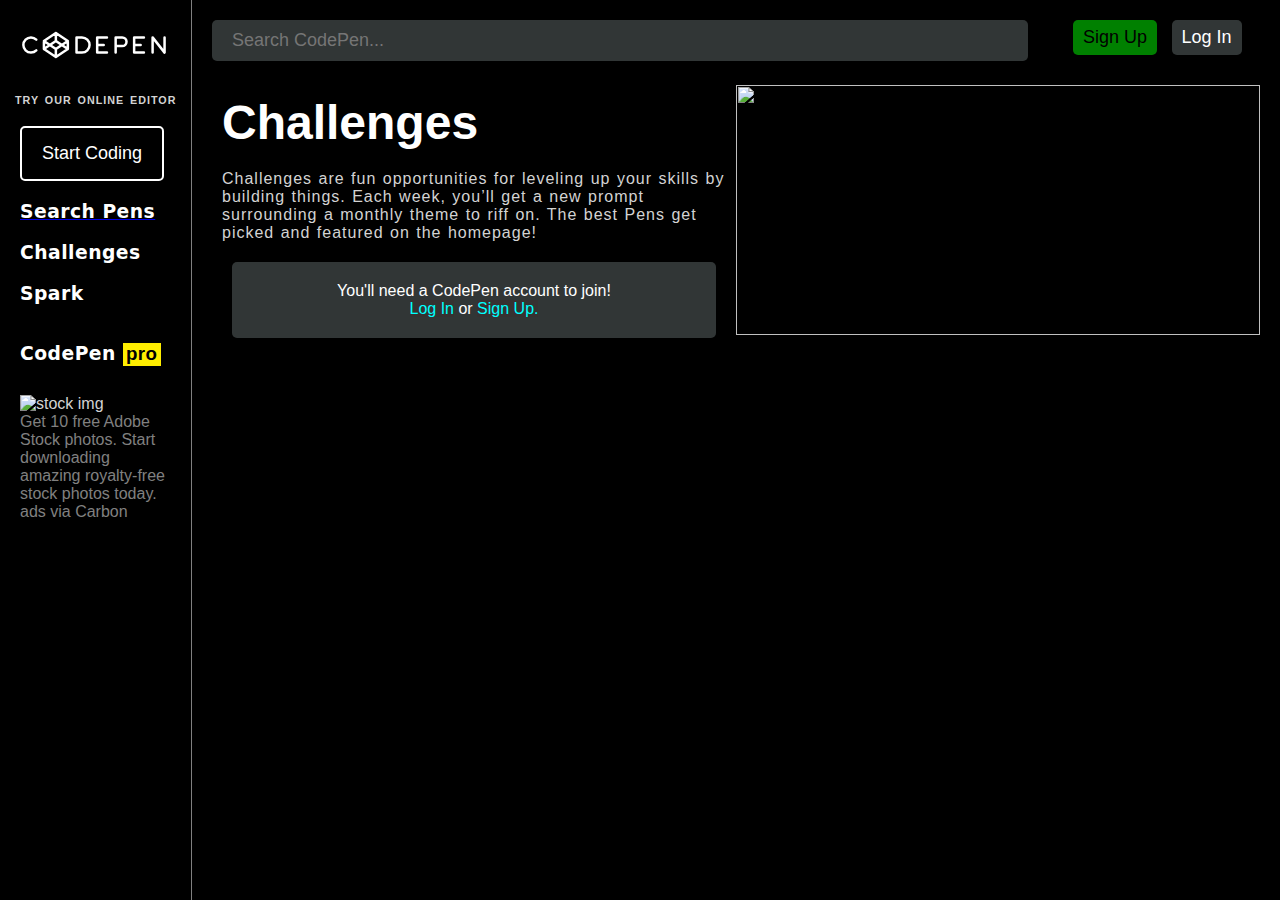
==== html/challenges.html @ 06cbb4f0 "challenges page is added" ====
<!DOCTYPE html>
<html lang="en">
<head>
    <meta charset="UTF-8">
    <meta http-equiv="X-UA-Compatible" content="IE=edge">
    <meta name="viewport" content="width=device-width, initial-scale=1.0">
    <title>CodePen: Online Editor</title>
    <link rel="icon" href="images/icon.png">
    <!-- link css file -->
     <link rel="stylesheet" href="../css/challenges.css">
     <!-- cdn link for icon -->
     <link rel="stylesheet" href="https://cdnjs.cloudflare.com/ajax/libs/font-awesome/5.15.2/css/all.min.css" integrity="sha512-HK5fgLBL+xu6dm/Ii3z4xhlSUyZgTT9tuc/hSrtw6uzJOvgRr2a9jyxxT1ely+B+xFAmJKVSTbpM/CuL7qxO8w==" crossorigin="anonymous" />
</head>
<body>
    <section class="first-section">
        <svg viewBox="0 0 138 26" fill="none" stroke="#fff" stroke-width="2.3" stroke-linecap="round" stroke-linejoin="round" title="CodePen"><path d="M15 8a7 7 0 1 0 0 10m7-8.7L33 2l11 7.3v7.4L33 24l-11-7.3zm0 0 11 7.4 11-7.4m0 7.4L33 9.3l-11 7.4M33 2v7.3m0 7.4V24M52 6h5a7 7 0 0 1 0 14h-5zm28 0h-9v14h9m-9-7h6m11 1h6a4 4 0 0 0 0-8h-6v14m26-14h-9v14h9m-9-7h6m11 7V6l11 14V6"></path></svg>
        <h6>TRY OUR ONLINE EDITOR</h6>
        <a href="html/editor.html"><button id="start-btn">Start Coding</button></a>
        <a href="../html/searchpen.html"><h3>Search Pens</h3></a>
        <h3>Challenges</h3>
        <h3>Spark</h3><br>
        <h3>CodePen <span style="background-color: rgb(255, 238, 0); color: black; padding:0 3px 2px 3px;">pro</span></h3>
        <div>
            <img src="	https://cdn4.buysellads.net/uu/1/127419/1670532337-Stock2.jpg" alt="stock img">
            <p>Get 10 free Adobe Stock photos. Start downloading amazing royalty-free stock photos today.
                ads via Carbon</p>
        </div>
    </section>
    <section class="sec-two">
        <header>
            <div class="icon-text">
                <i class="fa fa-search" aria-hidden="true"></i>
                <input type="text" placeholder="Search CodePen...">
            </div>
            <div>
               <a href="../html/signup.html"><button class="sign-up">Sign Up</button></a>
              <a href="../html/login.html"><button class="login">Log In</button></a>
            </div>
        </header>
        <div class="chall-cont">
            <div class="chall-first">
                <h1>Challenges</h1>
                <p>Challenges are fun opportunities for leveling up your skills by building things. Each week, you’ll get a new prompt surrounding a monthly theme to riff on. The best Pens get picked and featured on the homepage!</p>
                <div>You'll need a CodePen account to join! <br>
                   <span style="color:aqua;background:rgb(54,49,49)"> Log In</span> or <span style="color:aqua;background:rgb(54,49,49)">Sign Up.</span> </div>
            </div>
            <div class="chall-second"><img src="https://cpwebassets.codepen.io/assets/packs/forest-bg-0338400f58f0d4849477d45b6333cd8e.jpg" alt=""></div>
        </div>
     </section>
    </body>
   </html>
---- css/challenges.css ----
* {
    margin: 0;
    padding: 0;
    box-sizing: border-box;
    background-color: black;
    font-family: sans-serif;
}
/* left side section part  */
.first-section {
    border-right: 1px solid gray;
    background-color: black;
    height: 100vh;
    width: 15%;
    color: lightgray;
    position: fixed;
    font-family: system-ui, -apple-system, BlinkMacSystemFont, 'Segoe UI', Roboto, Oxygen, Ubuntu, Cantarell, 'Open Sans', 'Helvetica Neue', sans-serif;
}
section svg {
    margin: 20px;
    height: 50px;
    width: 150px;
}
section h6 {
    letter-spacing: 1px;
    word-spacing: 2px;
    margin: 0 10px 0 15px;
}
section button {
    color: white;
    border: 2px solid white;
    padding: 15px 20px 15px 20px;
    border-radius: 5px;
    margin: 20px 10px 10px 20px;
    font-size: large;
    cursor: pointer;
}
#start-btn:hover {
    background: linear-gradient(45deg, #ff0000, #ff7300, #fffb00, #48ff00, #00ffd5, #002bff, #7a00ff, #ff00c8, #ff0000);
}


section h3 {
    color: white;
    padding: 10px 20px 10px 20px;
    letter-spacing: 0.5px;
    font-family: system-ui, -apple-system, BlinkMacSystemFont, 'Segoe UI', Roboto, Oxygen, Ubuntu, Cantarell, 'Open Sans', 'Helvetica Neue', sans-serif;
}
section h3:hover {
    cursor: pointer;
    background-color: rgb(49, 54, 54);
}
section div {
    margin: 20px 20px 0 20px ;
}
section div img {
    height: 100px;
    width: 130px;
}
section div p {
    color: gray;
}
section div p:hover {
    color: whitesmoke;
    cursor: pointer;
}

/* right side section  */
.sec-two {
    /* border: 3px solid white; */
    height: 100%;
    width: 85%;
    position: absolute;
    top: 0;
    right: 0;
}
.sec-two header {
    display: flex;
}
section header div {
    color: lightgray;
}
.icon-text {
    width: 75%;
    height: 50%;
    padding: 10px;
    display: flex;
    background-color: rgb(49, 54, 54); 
    border-radius: 5px;
}
.icon-text i {
    background-color: rgb(49, 54, 54); 
}
.icon-text input {
    outline: none;
    border: none;
    color: lightgray;
    margin-left: 10px;
    font-size: large;
    font-family: sans-serif;
    background-color: rgb(49, 54, 54) ;
}
.sec-two header button {
    padding: 7px 10px 7px 10px ;
    margin:0 5px 10px 5px;
    border: none;
}
.sign-up {
    background-color: green;
    color: black;
}
.sign-up:hover {
    background-color: rgb(15, 199, 15);
    cursor: pointer;
}
.login {
    background-color: rgb(49, 54, 54) ;
}
.login:hover {
    background-color: rgb(75, 75, 75) ;
    cursor: pointer;
}
.chall-cont {
    display: flex;
    /* border: 1px solid gray; */
  
}
.chall-first {
    width: 50%;
    /* border: 1px solid red; */
    height: 250px;
    margin: 0;
}
.chall-first h1 {
    font-size: 3rem;
    /* font-weight: bold; */
    color:white;
    padding-bottom: 10px;
    margin: 10px;
}
.chall-first p {
    color:lightgray;
    word-spacing: 1px;
    letter-spacing: 1px;
    margin: 10px;
}
.chall-first div {
    color: white;
    /* border: 1px solid aqua; */
    text-align: center;
    padding: 20px;
    background-color: rgb(49, 54, 54);
    border-radius: 5px;
}
.chall-second {
    width: 50%;
    /* border: 1px solid pink; */
    margin: 0;
}
.chall-second img {
    width: 100%;
    height: 100%;
}
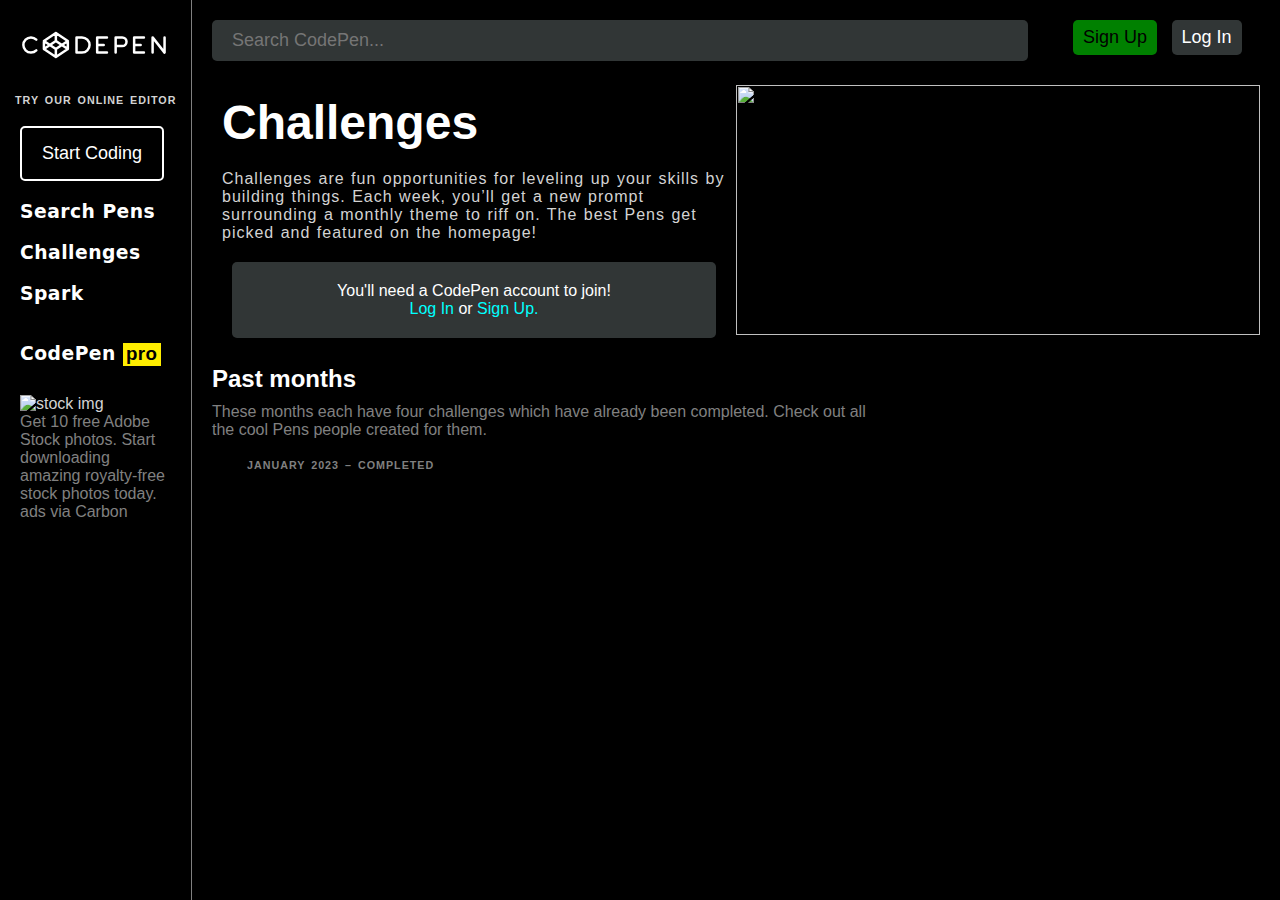
==== commit 0a1983ff: "working" ====
--- a/html/challenges.html
+++ b/html/challenges.html
@@ -5,7 +5,7 @@
     <meta http-equiv="X-UA-Compatible" content="IE=edge">
     <meta name="viewport" content="width=device-width, initial-scale=1.0">
     <title>CodePen: Online Editor</title>
-    <link rel="icon" href="images/icon.png">
+    <link rel="icon" href="../images/icon.png">
     <!-- link css file -->
      <link rel="stylesheet" href="../css/challenges.css">
      <!-- cdn link for icon -->
@@ -46,6 +46,18 @@
             </div>
             <div class="chall-second"><img src="https://cpwebassets.codepen.io/assets/packs/forest-bg-0338400f58f0d4849477d45b6333cd8e.jpg" alt=""></div>
         </div>
+        <div class="sub-cont">
+            <h2>Past months</h2>
+            <p>These months each have four challenges which have already been completed. Check out all <br>
+                 the cool Pens people created for them.</p>
+        </div>
+        <div class="grid-cont">
+             <div>
+                <h6 style="color:gray">JANUARY 2023 –  COMPLETED</h6>
+                
+                <h1>New CSS</h1>
+             </div>
+        </div>
      </section>
     </body>
    </html>     --- a/css/challenges.css
+++ b/css/challenges.css
@@ -62,6 +62,9 @@
 section div p:hover {
     color: whitesmoke;
     cursor: pointer;
+}
+a {
+    text-decoration: none;
 }
 
 /* right side section  */
@@ -159,4 +162,8 @@
 .chall-second img {
     width: 100%;
     height: 100%;
-}+}
+.sub-cont h2 {
+    color: white;
+    padding: 10px 0;
+} 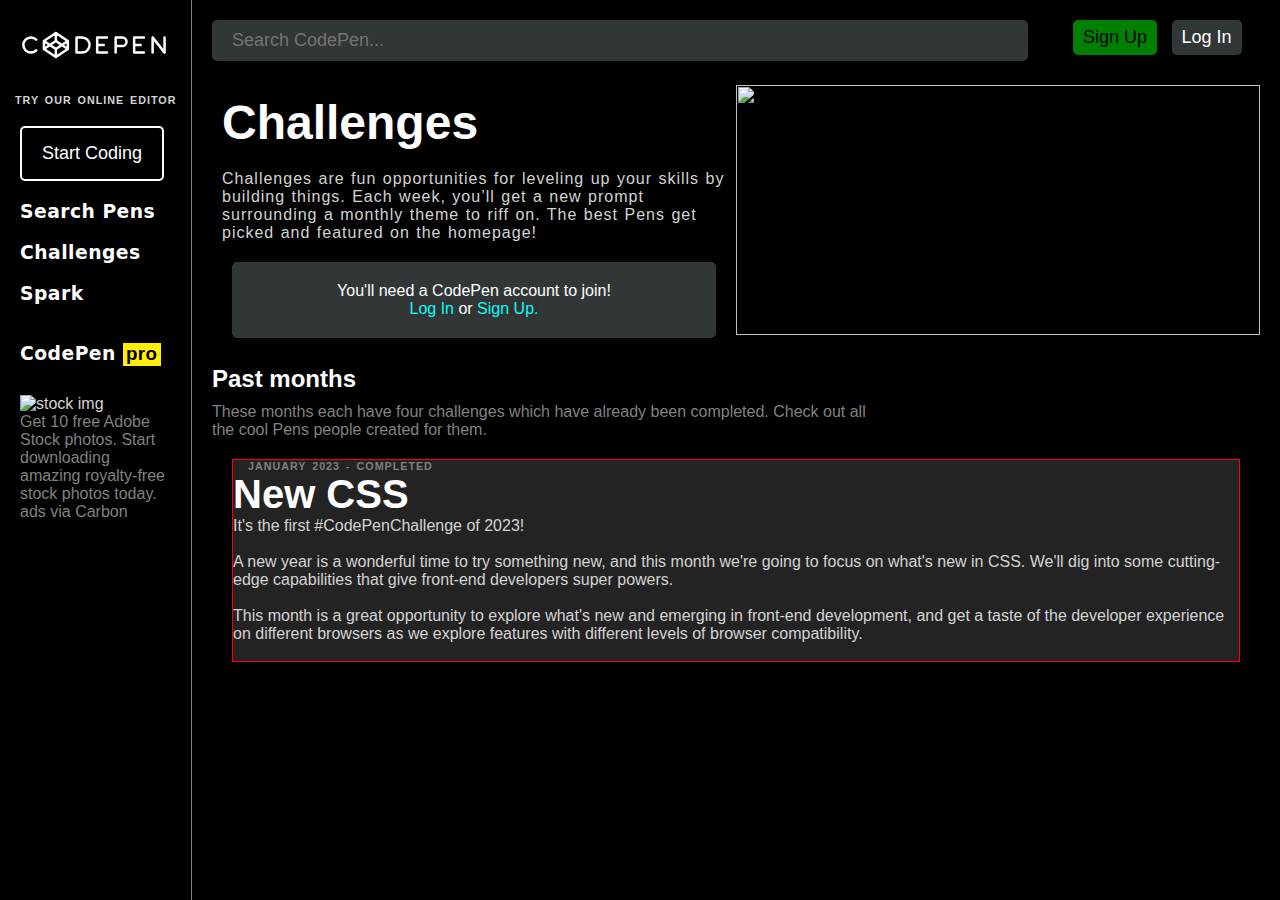
==== commit f41e2326: "working" ====
--- a/html/challenges.html
+++ b/html/challenges.html
@@ -52,10 +52,13 @@
                  the cool Pens people created for them.</p>
         </div>
         <div class="grid-cont">
-             <div>
-                <h6 style="color:gray">JANUARY 2023 –  COMPLETED</h6>
-                
+             <div class="grid-box">
+                <h6 style="color:gray;background-color:rgb(36, 35, 35)">JANUARY 2023 - COMPLETED</h6>
+                <i class="fa fa-check" aria-hidden="true" style="color:aqua"></i>
                 <h1>New CSS</h1>
+                <p>It's the first #CodePenChallenge of 2023!</p> <br>
+                <p>A new year is a wonderful time to try something new, and this month we're going to focus on what's new in CSS. We'll dig into some cutting-edge capabilities that give front-end developers super powers.</p> <br>
+                <p>This month is a great opportunity to explore what's new and emerging in front-end development, and get a taste of the developer experience on different browsers as we explore features with different levels of browser compatibility.</p> <br>
              </div>
         </div>
      </section>
--- a/css/challenges.css
+++ b/css/challenges.css
@@ -166,4 +166,17 @@
 .sub-cont h2 {
     color: white;
     padding: 10px 0;
-} +} 
+.grid-cont .grid-box {
+    background-color: rgb(36,35,35);
+    border: 1px solid red;
+}
+.grid-box h1 {
+    color: white;
+    font-size: 2.5rem;
+    background-color: rgb(36,35,35);
+}
+.grid-box p {
+    background-color: rgb(36,35,35);
+    color: lightgray;
+}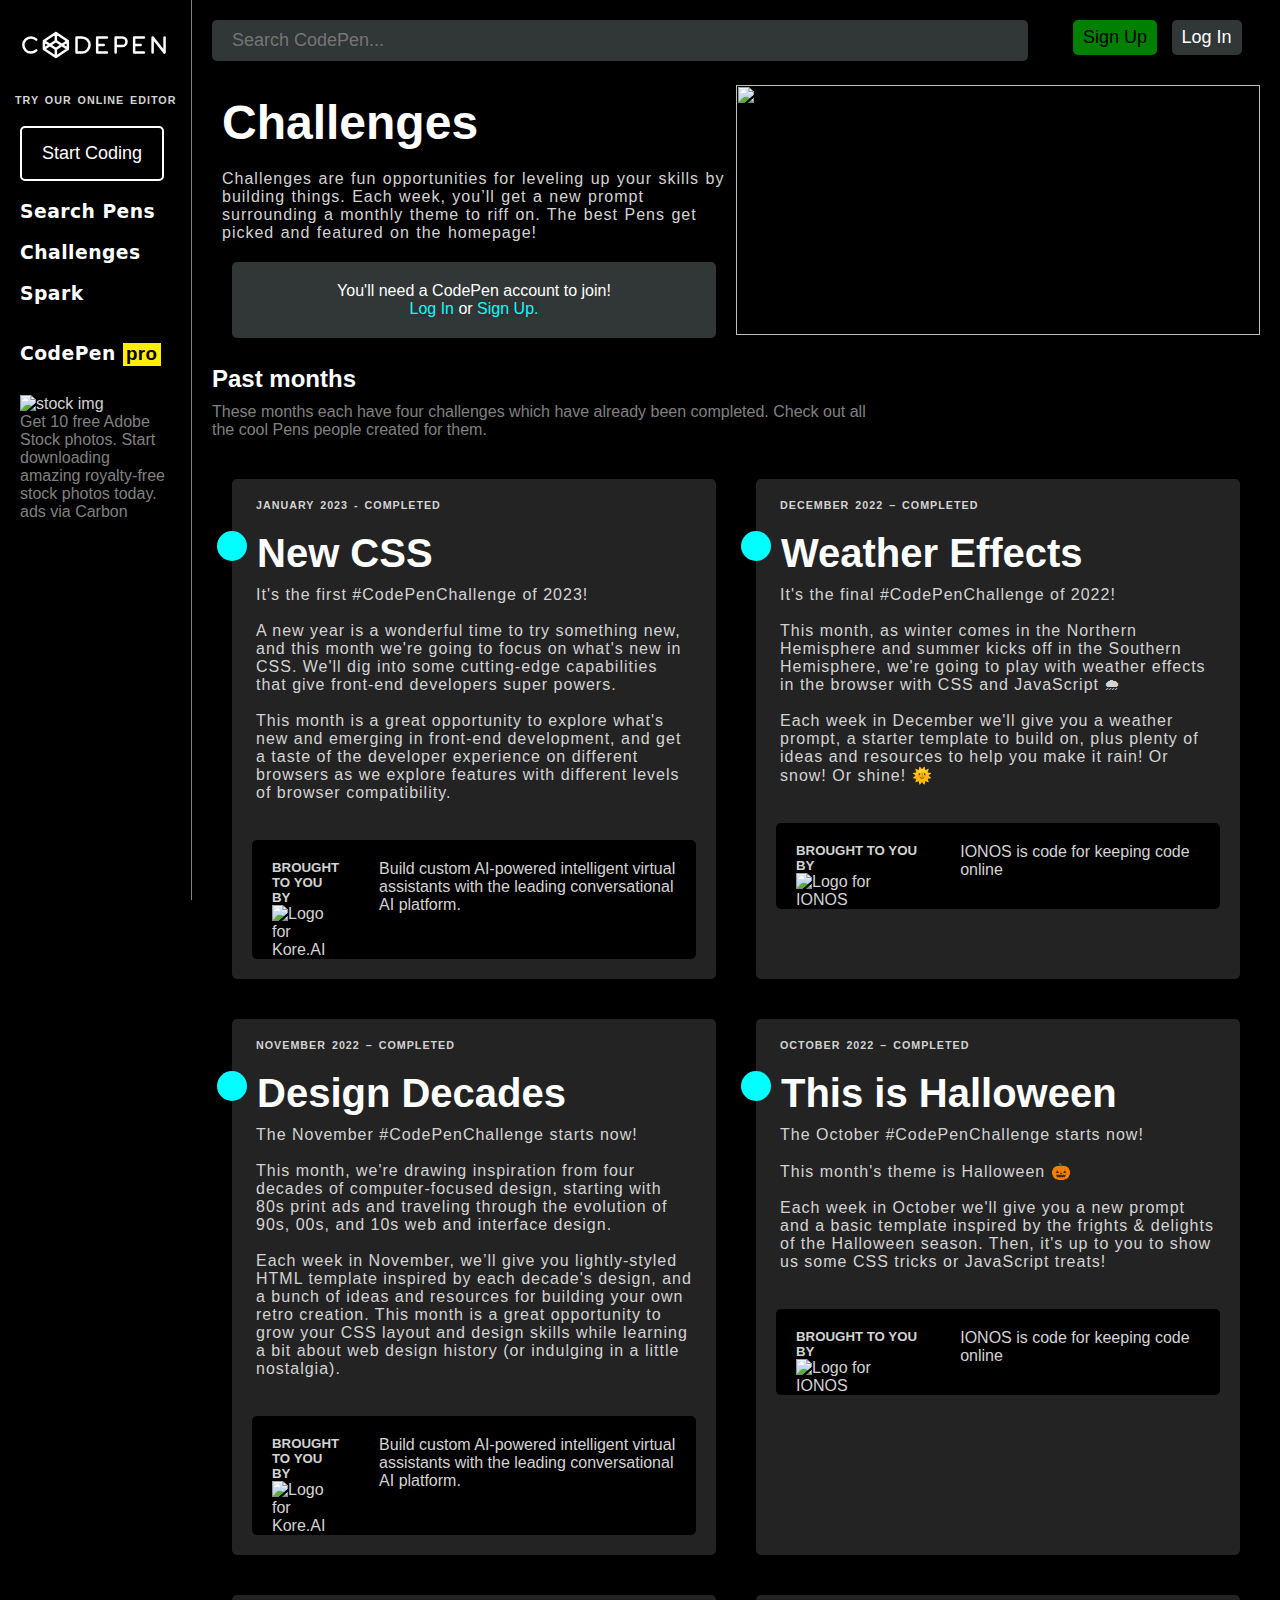
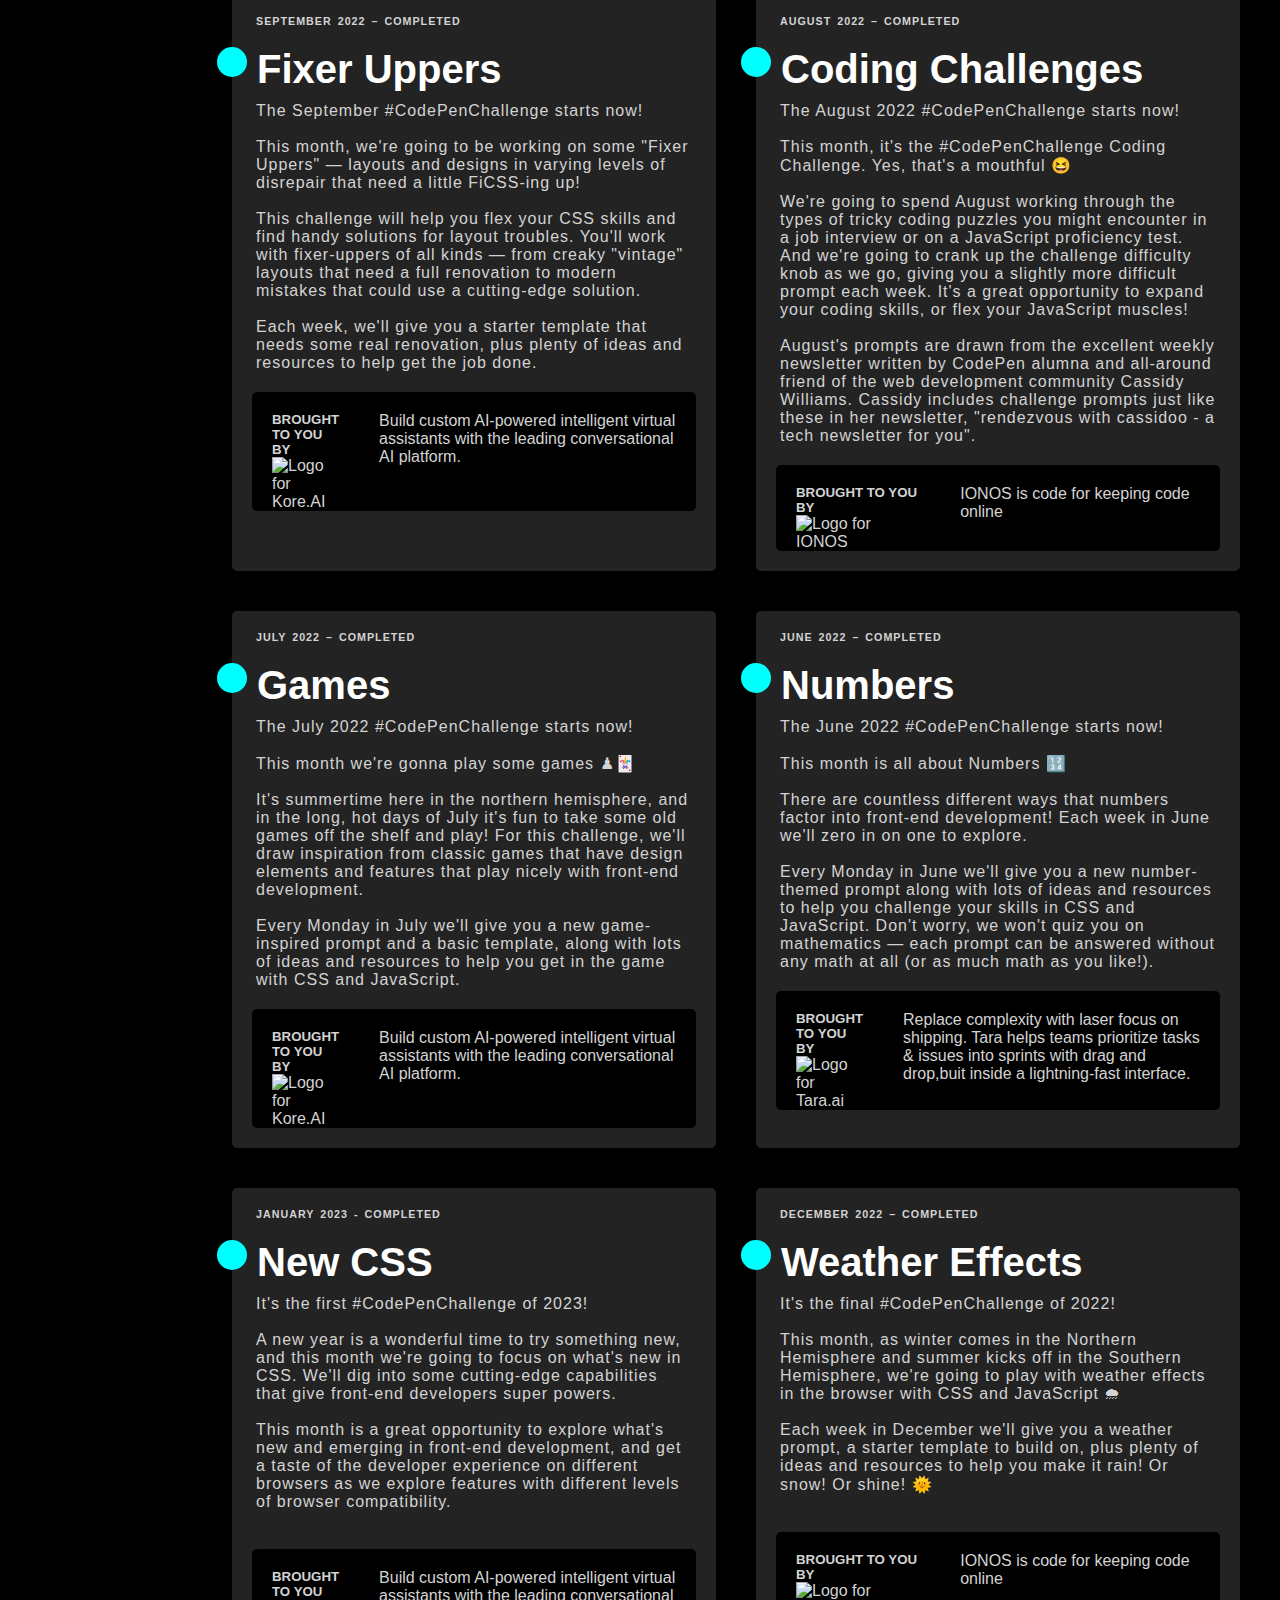
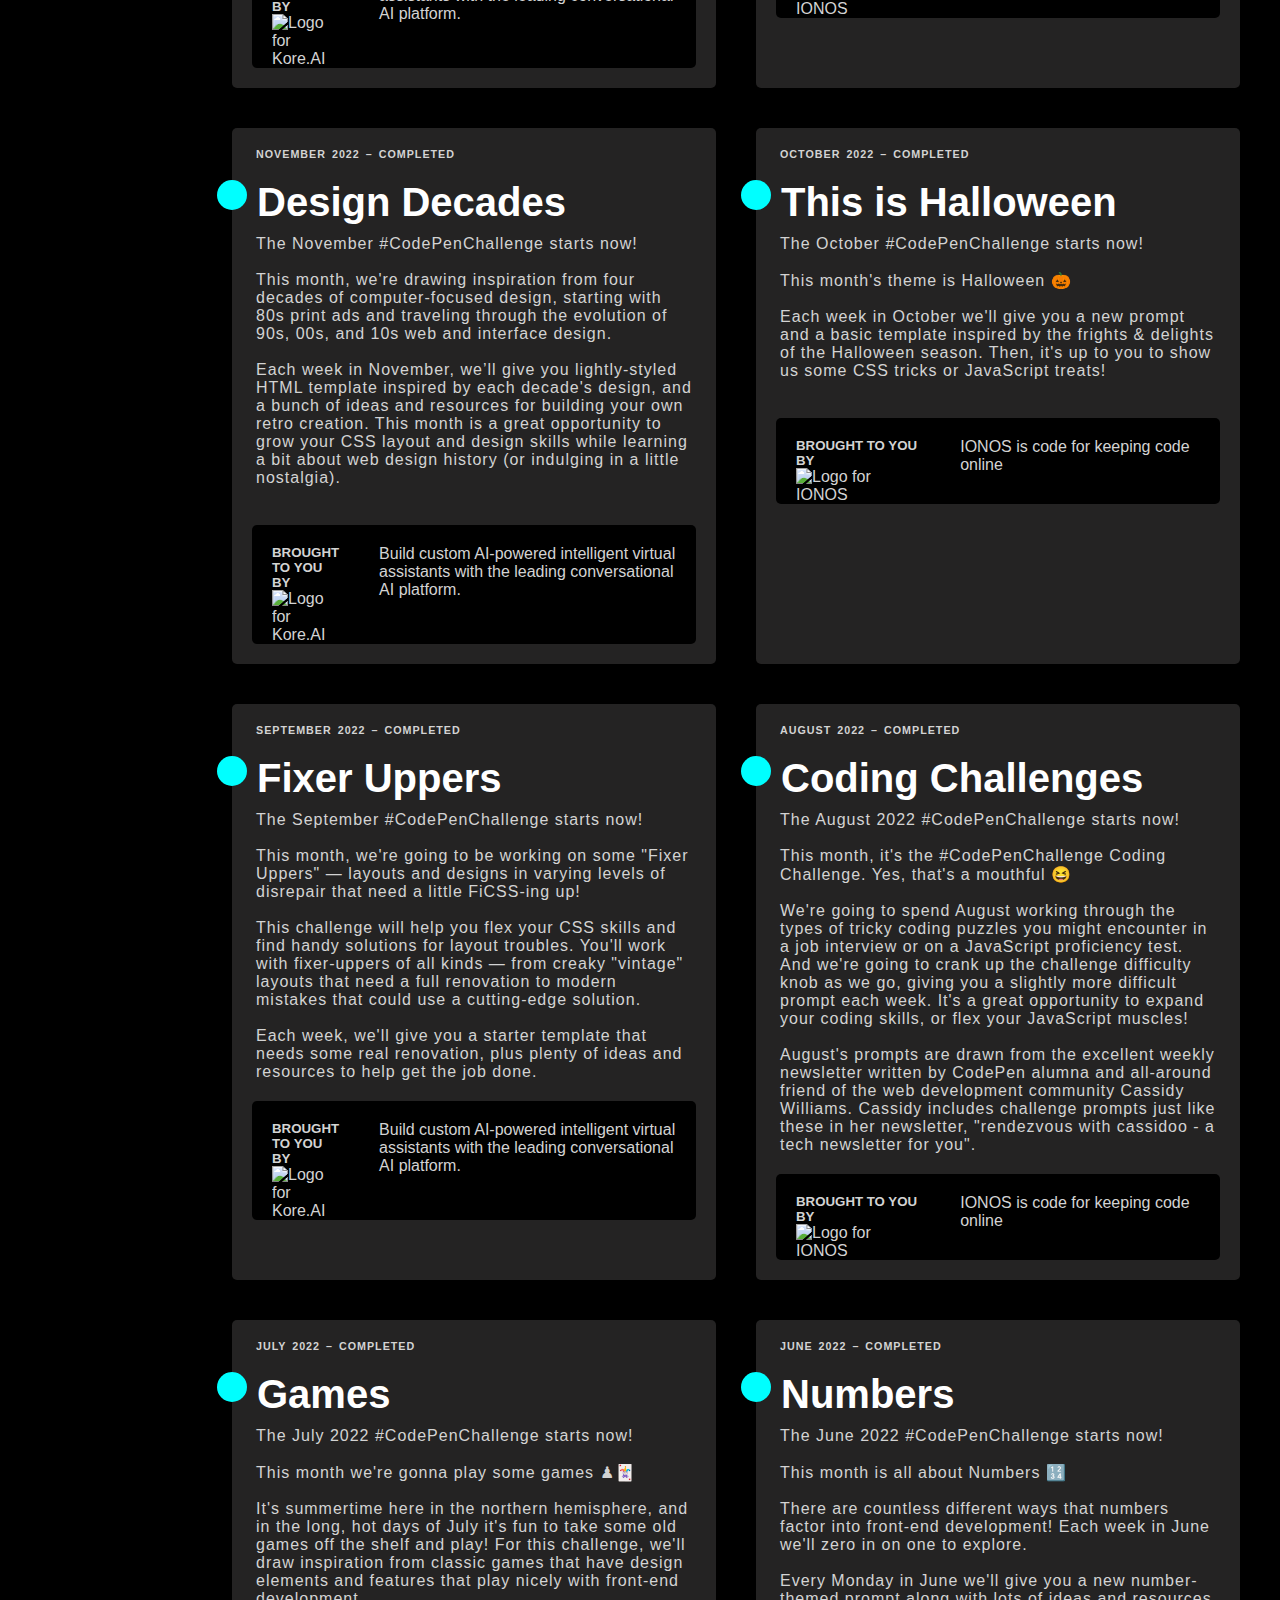
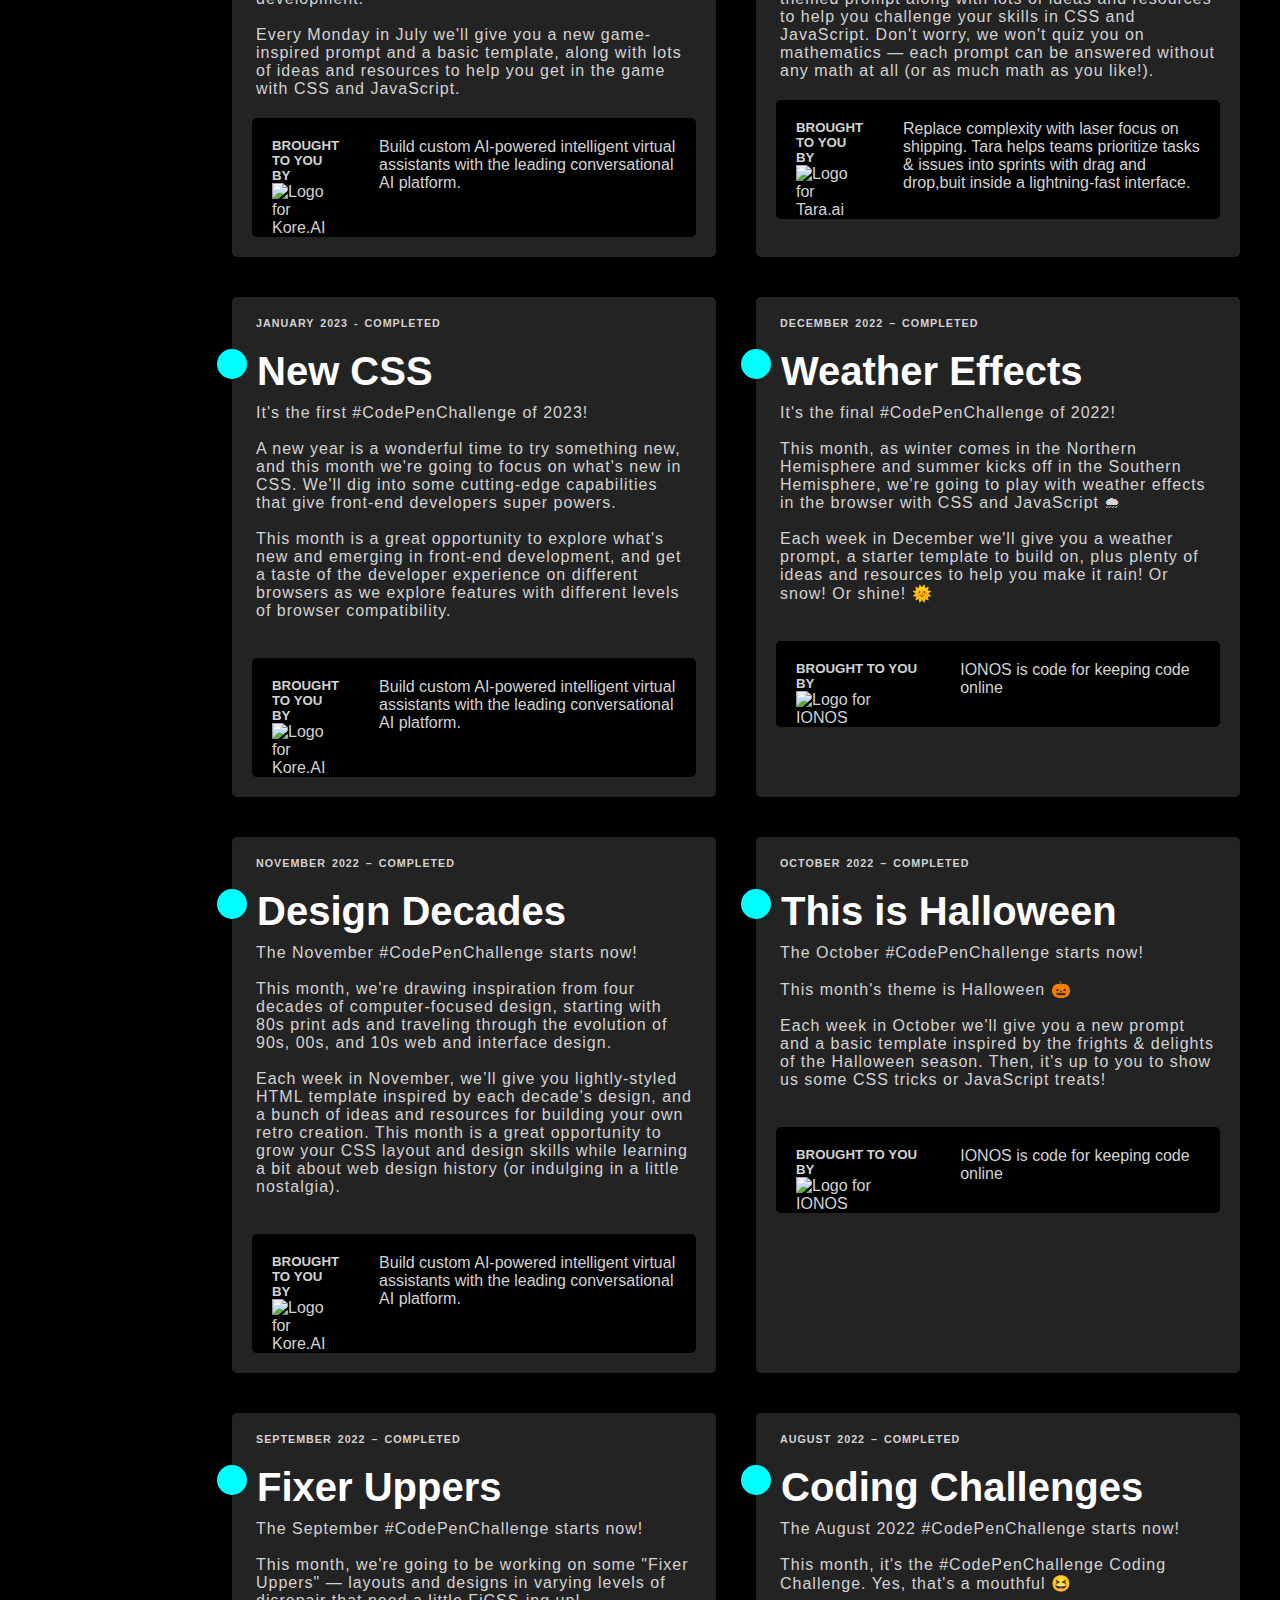
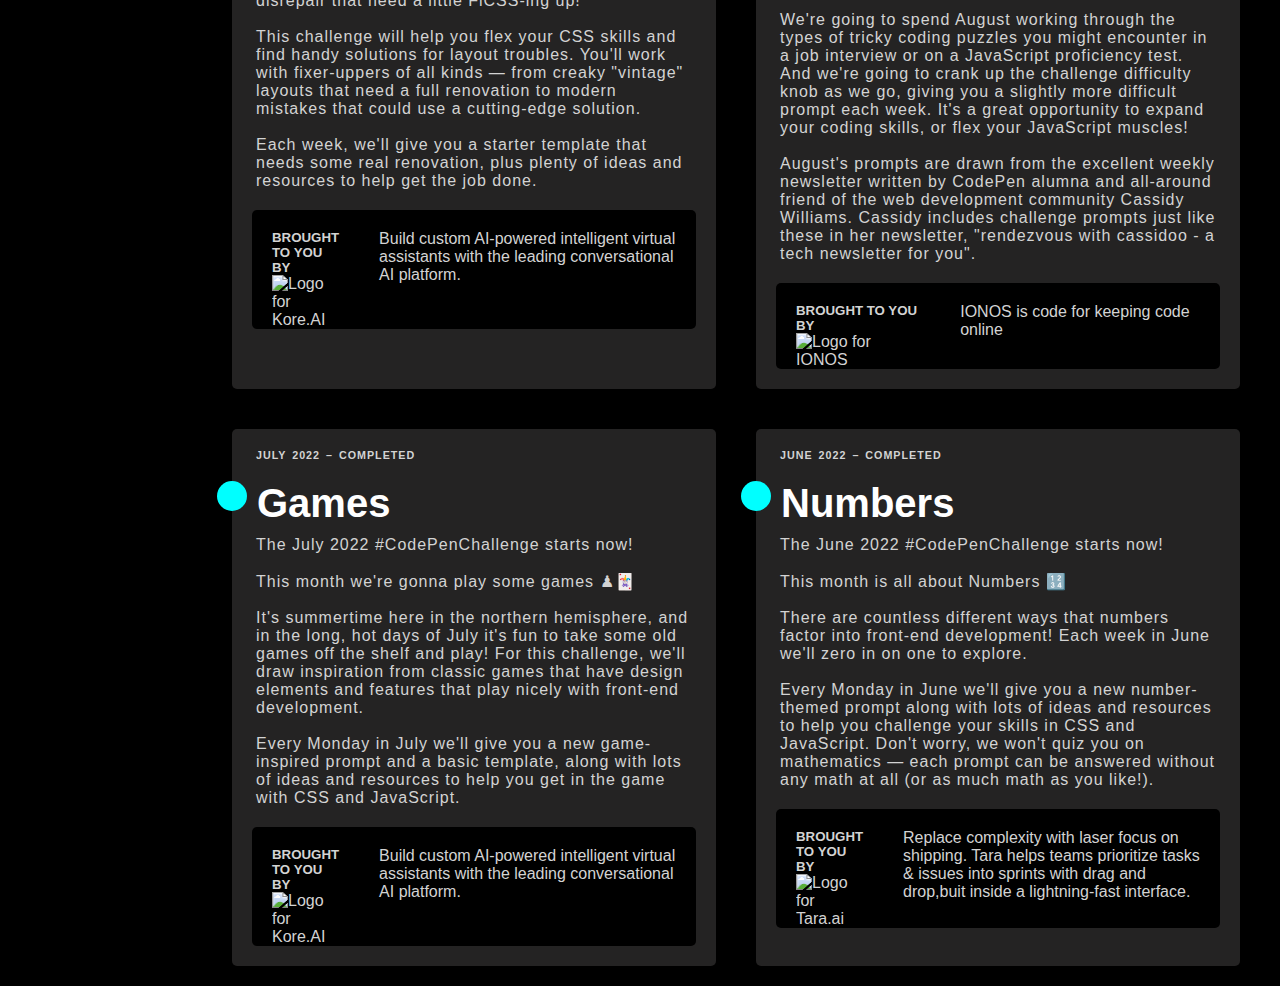
==== commit 77c1ba5b: "challenges pages is done" ====
--- a/html/challenges.html
+++ b/html/challenges.html
@@ -53,13 +53,473 @@
         </div>
         <div class="grid-cont">
              <div class="grid-box">
-                <h6 style="color:gray;background-color:rgb(36, 35, 35)">JANUARY 2023 - COMPLETED</h6>
-                <i class="fa fa-check" aria-hidden="true" style="color:aqua"></i>
-                <h1>New CSS</h1>
+                <h6 style="color:lightgray;background-color:rgb(36, 35, 35)">JANUARY 2023 - COMPLETED</h6>
+                <div class="icon-h1">
+                    <i class="fa fa-check" aria-hidden="true"></i>
+                    <h1>New CSS</h1>
+                </div>
                 <p>It's the first #CodePenChallenge of 2023!</p> <br>
                 <p>A new year is a wonderful time to try something new, and this month we're going to focus on what's new in CSS. We'll dig into some cutting-edge capabilities that give front-end developers super powers.</p> <br>
                 <p>This month is a great opportunity to explore what's new and emerging in front-end development, and get a taste of the developer experience on different browsers as we explore features with different levels of browser compatibility.</p> <br>
-             </div>
+                <div class="two-div">
+                    <div>
+                        <h5 style="background-color:black">BROUGHT TO YOU BY</h5>
+                        <img src="https://production-codepen-email-assets.s3-us-west-2.amazonaws.com/production/4gaQMbDRQ2WPkSJxiQJF_White Logo XL.png" alt="Logo for Kore.AI">
+                    </div>
+                    <div>
+                        Build custom AI-powered intelligent virtual assistants with the leading conversational AI platform. 
+                    </div>
+                </div>
+            </div>
+            <div class="grid-box">
+                <h6 style="color:lightgray;background-color:rgb(36, 35, 35)">DECEMBER 2022 –  COMPLETED</h6>
+                <div class="icon-h1">
+                    <i class="fa fa-check" aria-hidden="true"></i>
+                    <h1>Weather Effects</h1>
+                </div>
+                <p>It's the final #CodePenChallenge of 2022!</p> <br>
+                <p>This month, as winter comes in the Northern Hemisphere and summer kicks off in the Southern Hemisphere, we're going to play with weather effects in the browser with CSS and JavaScript 🌧</p> <br>
+                <p>Each week in December we'll give you a weather prompt, a starter template to build on, plus plenty of ideas and resources to help you make it rain! Or snow! Or shine! 🌞</p> <br>
+                <div class="two-div">
+                    <div>
+                        <h5 style="background-color:black">BROUGHT TO YOU BY</h5>
+                        <img src="https://assets.codepen.io/t-1/native+ads+-260+x+200+-+1+%281%29.png" alt="Logo for IONOS">
+                    </div>
+                    <div>
+                       IONOS is code for keeping code online 
+                    </div>
+                </div>
+            </div>
+            <div class="grid-box">
+                <h6 style="color:lightgray;background-color:rgb(36, 35, 35)">NOVEMBER 2022 –  COMPLETED</h6>
+                <div class="icon-h1">
+                    <i class="fa fa-check" aria-hidden="true"></i>
+                    <h1>Design Decades</h1>
+                </div>
+                <p>The November #CodePenChallenge starts now!</p> <br>
+                <p>This month, we're drawing inspiration from four decades of computer-focused design, starting with 80s print ads and traveling through the evolution of 90s, 00s, and 10s web and interface design.</p> <br>
+                <p>Each week in November, we’ll give you lightly-styled HTML template inspired by each decade's design, and a bunch of ideas and resources for building your own retro creation. This month is a great opportunity to grow your CSS layout and design skills while learning a bit about web design history (or indulging in a little nostalgia).</p> <br>
+                <div class="two-div">
+                    <div>
+                        <h5 style="background-color:black">BROUGHT TO YOU BY</h5>
+                        <img src="https://production-codepen-email-assets.s3-us-west-2.amazonaws.com/production/4gaQMbDRQ2WPkSJxiQJF_White Logo XL.png" alt="Logo for Kore.AI">
+                    </div>
+                    <div>
+                        Build custom AI-powered intelligent virtual assistants with the leading conversational AI platform. 
+                    </div>
+                </div>
+            </div>
+            <div class="grid-box">
+                <h6 style="color:lightgray;background-color:rgb(36, 35, 35)">OCTOBER 2022 –  COMPLETED</h6>
+                <div class="icon-h1">
+                    <i class="fa fa-check" aria-hidden="true"></i>
+                    <h1>This is Halloween</h1>
+                </div>
+                <p>The October #CodePenChallenge starts now!</p> <br>
+                <p>This month's theme is Halloween 🎃</p> <br>
+                <p>Each week in October we'll give you a new prompt and a basic template inspired by the frights & delights of the Halloween season. Then, it's up to you to show us some CSS tricks or JavaScript treats!</p> <br>
+                <div class="two-div">
+                    <div>
+                        <h5 style="background-color:black">BROUGHT TO YOU BY</h5>
+                        <img src="https://assets.codepen.io/t-1/native+ads+-260+x+200+-+1+%281%29.png" alt="Logo for IONOS">
+                    </div>
+                    <div>
+                       IONOS is code for keeping code online 
+                    </div>
+                </div>
+            </div>
+            <div class="grid-box">
+                <h6 style="color:lightgray;background-color:rgb(36, 35, 35)">SEPTEMBER 2022 –  COMPLETED</h6>
+                <div class="icon-h1">
+                    <i class="fa fa-check" aria-hidden="true"></i>
+                    <h1>Fixer Uppers</h1>
+                </div>
+                <p>The September #CodePenChallenge starts now!</p> <br>
+                <p>This month, we're going to be working on some "Fixer Uppers" — layouts and designs in varying levels of disrepair that need a little FiCSS-ing up!</p> <br>
+                <p>This challenge will help you flex your CSS skills and find handy solutions for layout troubles. You'll work with fixer-uppers of all kinds — from creaky "vintage" layouts that need a full renovation to modern mistakes that could use a cutting-edge solution.</p> <br>
+                <p>Each week, we'll give you a starter template that needs some real renovation, plus plenty of ideas and resources to help get the job done.</p>
+                <div class="two-div">
+                    <div>
+                        <h5 style="background-color:black">BROUGHT TO YOU BY</h5>
+                        <img src="https://production-codepen-email-assets.s3-us-west-2.amazonaws.com/production/4gaQMbDRQ2WPkSJxiQJF_White Logo XL.png" alt="Logo for Kore.AI">
+                    </div>
+                    <div>
+                        Build custom AI-powered intelligent virtual assistants with the leading conversational AI platform. 
+                    </div>
+                </div>
+            </div>
+            <div class="grid-box">
+                <h6 style="color:lightgray;background-color:rgb(36, 35, 35)">AUGUST 2022 –  COMPLETED</h6>
+                <div class="icon-h1">
+                    <i class="fa fa-check" aria-hidden="true"></i>
+                    <h1>Coding Challenges</h1>
+                </div>
+                <p>The August 2022 #CodePenChallenge starts now!</p> <br>
+                <p>This month, it's the #CodePenChallenge Coding Challenge. Yes, that's a mouthful 😆</p> <br>
+                <p>We're going to spend August working through the types of tricky coding puzzles you might encounter in a job interview or on a JavaScript proficiency test. And we're going to crank up the challenge difficulty knob as we go, giving you a slightly more difficult prompt each week. It's a great opportunity to expand your coding skills, or flex your JavaScript muscles!</p> <br>
+                <p>August's prompts are drawn from the excellent weekly newsletter written by CodePen alumna and all-around friend of the web development community Cassidy Williams. Cassidy includes challenge prompts just like these in her newsletter, "rendezvous with cassidoo - a tech newsletter for you".</p>
+                <div class="two-div">
+                    <div>
+                        <h5 style="background-color:black">BROUGHT TO YOU BY</h5>
+                        <img src="https://assets.codepen.io/t-1/native+ads+-260+x+200+-+1+%281%29.png" alt="Logo for IONOS">
+                    </div>
+                    <div>
+                       IONOS is code for keeping code online 
+                    </div>
+                </div>
+            </div>
+            <div class="grid-box">
+                <h6 style="color:lightgray;background-color:rgb(36, 35, 35)">JULY 2022 –  COMPLETED</h6>
+                <div class="icon-h1">
+                    <i class="fa fa-check" aria-hidden="true"></i>
+                    <h1>Games</h1>
+                </div>
+                <p>The July 2022 #CodePenChallenge starts now!</p> <br>
+                <p>This month we're gonna play some games ♟🃏</p> <br>
+                <p>It's summertime here in the northern hemisphere, and in the long, hot days of July it's fun to take some old games off the shelf and play! For this challenge, we'll draw inspiration from classic games that have design elements and features that play nicely with front-end development.</p> <br>
+                <p>Every Monday in July we'll give you a new game-inspired prompt and a basic template, along with lots of ideas and resources to help you get in the game with CSS and JavaScript.</p>
+                <div class="two-div">
+                    <div>
+                        <h5 style="background-color:black">BROUGHT TO YOU BY</h5>
+                        <img src="https://production-codepen-email-assets.s3-us-west-2.amazonaws.com/production/4gaQMbDRQ2WPkSJxiQJF_White Logo XL.png" alt="Logo for Kore.AI">
+                    </div>
+                    <div>
+                        Build custom AI-powered intelligent virtual assistants with the leading conversational AI platform. 
+                    </div>
+                </div>
+            </div>
+            <div class="grid-box">
+                <h6 style="color:lightgray;background-color:rgb(36, 35, 35)">JUNE 2022 –  COMPLETED</h6>
+                <div class="icon-h1">
+                    <i class="fa fa-check" aria-hidden="true"></i>
+                    <h1>Numbers</h1>
+                </div>
+                <p>The June 2022 #CodePenChallenge starts now!</p> <br>
+                <p>This month is all about Numbers 🔢</p> <br>
+                <p>There are countless different ways that numbers factor into front-end development! Each week in June we'll zero in on one to explore.</p> <br>
+                <p>Every Monday in June we'll give you a new number-themed prompt along with lots of ideas and resources to help you challenge your skills in CSS and JavaScript. Don't worry, we won't quiz you on mathematics — each prompt can be answered without any math at all (or as much math as you like!).</p>
+                <div class="two-div">
+                    <div>
+                        <h5 style="background-color:black">BROUGHT TO YOU BY</h5>
+                        <img src="https://assets.codepen.io/3/Tara.ai.logo.png?width=400&amp;format=auto&amp;quality=94" alt="Logo for Tara.ai">
+                    </div>
+                    <div>
+                     Replace complexity with laser focus on shipping. Tara helps teams prioritize tasks & issues into sprints with drag and drop,buit inside a lightning-fast interface.
+                    </div>
+                </div>
+            </div>
+            <div class="grid-box">
+                <h6 style="color:lightgray;background-color:rgb(36, 35, 35)">JANUARY 2023 - COMPLETED</h6>
+                <div class="icon-h1">
+                    <i class="fa fa-check" aria-hidden="true"></i>
+                    <h1>New CSS</h1>
+                </div>
+                <p>It's the first #CodePenChallenge of 2023!</p> <br>
+                <p>A new year is a wonderful time to try something new, and this month we're going to focus on what's new in CSS. We'll dig into some cutting-edge capabilities that give front-end developers super powers.</p> <br>
+                <p>This month is a great opportunity to explore what's new and emerging in front-end development, and get a taste of the developer experience on different browsers as we explore features with different levels of browser compatibility.</p> <br>
+                <div class="two-div">
+                    <div>
+                        <h5 style="background-color:black">BROUGHT TO YOU BY</h5>
+                        <img src="https://production-codepen-email-assets.s3-us-west-2.amazonaws.com/production/4gaQMbDRQ2WPkSJxiQJF_White Logo XL.png" alt="Logo for Kore.AI">
+                    </div>
+                    <div>
+                        Build custom AI-powered intelligent virtual assistants with the leading conversational AI platform. 
+                    </div>
+                </div>
+            </div>
+            <div class="grid-box">
+                <h6 style="color:lightgray;background-color:rgb(36, 35, 35)">DECEMBER 2022 –  COMPLETED</h6>
+                <div class="icon-h1">
+                    <i class="fa fa-check" aria-hidden="true"></i>
+                    <h1>Weather Effects</h1>
+                </div>
+                <p>It's the final #CodePenChallenge of 2022!</p> <br>
+                <p>This month, as winter comes in the Northern Hemisphere and summer kicks off in the Southern Hemisphere, we're going to play with weather effects in the browser with CSS and JavaScript 🌧</p> <br>
+                <p>Each week in December we'll give you a weather prompt, a starter template to build on, plus plenty of ideas and resources to help you make it rain! Or snow! Or shine! 🌞</p> <br>
+                <div class="two-div">
+                    <div>
+                        <h5 style="background-color:black">BROUGHT TO YOU BY</h5>
+                        <img src="https://assets.codepen.io/t-1/native+ads+-260+x+200+-+1+%281%29.png" alt="Logo for IONOS">
+                    </div>
+                    <div>
+                       IONOS is code for keeping code online 
+                    </div>
+                </div>
+            </div>
+            <div class="grid-box">
+                <h6 style="color:lightgray;background-color:rgb(36, 35, 35)">NOVEMBER 2022 –  COMPLETED</h6>
+                <div class="icon-h1">
+                    <i class="fa fa-check" aria-hidden="true"></i>
+                    <h1>Design Decades</h1>
+                </div>
+                <p>The November #CodePenChallenge starts now!</p> <br>
+                <p>This month, we're drawing inspiration from four decades of computer-focused design, starting with 80s print ads and traveling through the evolution of 90s, 00s, and 10s web and interface design.</p> <br>
+                <p>Each week in November, we’ll give you lightly-styled HTML template inspired by each decade's design, and a bunch of ideas and resources for building your own retro creation. This month is a great opportunity to grow your CSS layout and design skills while learning a bit about web design history (or indulging in a little nostalgia).</p> <br>
+                <div class="two-div">
+                    <div>
+                        <h5 style="background-color:black">BROUGHT TO YOU BY</h5>
+                        <img src="https://production-codepen-email-assets.s3-us-west-2.amazonaws.com/production/4gaQMbDRQ2WPkSJxiQJF_White Logo XL.png" alt="Logo for Kore.AI">
+                    </div>
+                    <div>
+                        Build custom AI-powered intelligent virtual assistants with the leading conversational AI platform. 
+                    </div>
+                </div>
+            </div>
+            <div class="grid-box">
+                <h6 style="color:lightgray;background-color:rgb(36, 35, 35)">OCTOBER 2022 –  COMPLETED</h6>
+                <div class="icon-h1">
+                    <i class="fa fa-check" aria-hidden="true"></i>
+                    <h1>This is Halloween</h1>
+                </div>
+                <p>The October #CodePenChallenge starts now!</p> <br>
+                <p>This month's theme is Halloween 🎃</p> <br>
+                <p>Each week in October we'll give you a new prompt and a basic template inspired by the frights & delights of the Halloween season. Then, it's up to you to show us some CSS tricks or JavaScript treats!</p> <br>
+                <div class="two-div">
+                    <div>
+                        <h5 style="background-color:black">BROUGHT TO YOU BY</h5>
+                        <img src="https://assets.codepen.io/t-1/native+ads+-260+x+200+-+1+%281%29.png" alt="Logo for IONOS">
+                    </div>
+                    <div>
+                       IONOS is code for keeping code online 
+                    </div>
+                </div>
+            </div>
+            <div class="grid-box">
+                <h6 style="color:lightgray;background-color:rgb(36, 35, 35)">SEPTEMBER 2022 –  COMPLETED</h6>
+                <div class="icon-h1">
+                    <i class="fa fa-check" aria-hidden="true"></i>
+                    <h1>Fixer Uppers</h1>
+                </div>
+                <p>The September #CodePenChallenge starts now!</p> <br>
+                <p>This month, we're going to be working on some "Fixer Uppers" — layouts and designs in varying levels of disrepair that need a little FiCSS-ing up!</p> <br>
+                <p>This challenge will help you flex your CSS skills and find handy solutions for layout troubles. You'll work with fixer-uppers of all kinds — from creaky "vintage" layouts that need a full renovation to modern mistakes that could use a cutting-edge solution.</p> <br>
+                <p>Each week, we'll give you a starter template that needs some real renovation, plus plenty of ideas and resources to help get the job done.</p>
+                <div class="two-div">
+                    <div>
+                        <h5 style="background-color:black">BROUGHT TO YOU BY</h5>
+                        <img src="https://production-codepen-email-assets.s3-us-west-2.amazonaws.com/production/4gaQMbDRQ2WPkSJxiQJF_White Logo XL.png" alt="Logo for Kore.AI">
+                    </div>
+                    <div>
+                        Build custom AI-powered intelligent virtual assistants with the leading conversational AI platform. 
+                    </div>
+                </div>
+            </div>
+            <div class="grid-box">
+                <h6 style="color:lightgray;background-color:rgb(36, 35, 35)">AUGUST 2022 –  COMPLETED</h6>
+                <div class="icon-h1">
+                    <i class="fa fa-check" aria-hidden="true"></i>
+                    <h1>Coding Challenges</h1>
+                </div>
+                <p>The August 2022 #CodePenChallenge starts now!</p> <br>
+                <p>This month, it's the #CodePenChallenge Coding Challenge. Yes, that's a mouthful 😆</p> <br>
+                <p>We're going to spend August working through the types of tricky coding puzzles you might encounter in a job interview or on a JavaScript proficiency test. And we're going to crank up the challenge difficulty knob as we go, giving you a slightly more difficult prompt each week. It's a great opportunity to expand your coding skills, or flex your JavaScript muscles!</p> <br>
+                <p>August's prompts are drawn from the excellent weekly newsletter written by CodePen alumna and all-around friend of the web development community Cassidy Williams. Cassidy includes challenge prompts just like these in her newsletter, "rendezvous with cassidoo - a tech newsletter for you".</p>
+                <div class="two-div">
+                    <div>
+                        <h5 style="background-color:black">BROUGHT TO YOU BY</h5>
+                        <img src="https://assets.codepen.io/t-1/native+ads+-260+x+200+-+1+%281%29.png" alt="Logo for IONOS">
+                    </div>
+                    <div>
+                       IONOS is code for keeping code online 
+                    </div>
+                </div>
+            </div>
+            <div class="grid-box">
+                <h6 style="color:lightgray;background-color:rgb(36, 35, 35)">JULY 2022 –  COMPLETED</h6>
+                <div class="icon-h1">
+                    <i class="fa fa-check" aria-hidden="true"></i>
+                    <h1>Games</h1>
+                </div>
+                <p>The July 2022 #CodePenChallenge starts now!</p> <br>
+                <p>This month we're gonna play some games ♟🃏</p> <br>
+                <p>It's summertime here in the northern hemisphere, and in the long, hot days of July it's fun to take some old games off the shelf and play! For this challenge, we'll draw inspiration from classic games that have design elements and features that play nicely with front-end development.</p> <br>
+                <p>Every Monday in July we'll give you a new game-inspired prompt and a basic template, along with lots of ideas and resources to help you get in the game with CSS and JavaScript.</p>
+                <div class="two-div">
+                    <div>
+                        <h5 style="background-color:black">BROUGHT TO YOU BY</h5>
+                        <img src="https://production-codepen-email-assets.s3-us-west-2.amazonaws.com/production/4gaQMbDRQ2WPkSJxiQJF_White Logo XL.png" alt="Logo for Kore.AI">
+                    </div>
+                    <div>
+                        Build custom AI-powered intelligent virtual assistants with the leading conversational AI platform. 
+                    </div>
+                </div>
+            </div>
+            <div class="grid-box">
+                <h6 style="color:lightgray;background-color:rgb(36, 35, 35)">JUNE 2022 –  COMPLETED</h6>
+                <div class="icon-h1">
+                    <i class="fa fa-check" aria-hidden="true"></i>
+                    <h1>Numbers</h1>
+                </div>
+                <p>The June 2022 #CodePenChallenge starts now!</p> <br>
+                <p>This month is all about Numbers 🔢</p> <br>
+                <p>There are countless different ways that numbers factor into front-end development! Each week in June we'll zero in on one to explore.</p> <br>
+                <p>Every Monday in June we'll give you a new number-themed prompt along with lots of ideas and resources to help you challenge your skills in CSS and JavaScript. Don't worry, we won't quiz you on mathematics — each prompt can be answered without any math at all (or as much math as you like!).</p>
+                <div class="two-div">
+                    <div>
+                        <h5 style="background-color:black">BROUGHT TO YOU BY</h5>
+                        <img src="https://assets.codepen.io/3/Tara.ai.logo.png?width=400&amp;format=auto&amp;quality=94" alt="Logo for Tara.ai">
+                    </div>
+                    <div>
+                     Replace complexity with laser focus on shipping. Tara helps teams prioritize tasks & issues into sprints with drag and drop,buit inside a lightning-fast interface.
+                    </div>
+                </div>
+            </div>
+            <div class="grid-box">
+                <h6 style="color:lightgray;background-color:rgb(36, 35, 35)">JANUARY 2023 - COMPLETED</h6>
+                <div class="icon-h1">
+                    <i class="fa fa-check" aria-hidden="true"></i>
+                    <h1>New CSS</h1>
+                </div>
+                <p>It's the first #CodePenChallenge of 2023!</p> <br>
+                <p>A new year is a wonderful time to try something new, and this month we're going to focus on what's new in CSS. We'll dig into some cutting-edge capabilities that give front-end developers super powers.</p> <br>
+                <p>This month is a great opportunity to explore what's new and emerging in front-end development, and get a taste of the developer experience on different browsers as we explore features with different levels of browser compatibility.</p> <br>
+                <div class="two-div">
+                    <div>
+                        <h5 style="background-color:black">BROUGHT TO YOU BY</h5>
+                        <img src="https://production-codepen-email-assets.s3-us-west-2.amazonaws.com/production/4gaQMbDRQ2WPkSJxiQJF_White Logo XL.png" alt="Logo for Kore.AI">
+                    </div>
+                    <div>
+                        Build custom AI-powered intelligent virtual assistants with the leading conversational AI platform. 
+                    </div>
+                </div>
+            </div>
+            <div class="grid-box">
+                <h6 style="color:lightgray;background-color:rgb(36, 35, 35)">DECEMBER 2022 –  COMPLETED</h6>
+                <div class="icon-h1">
+                    <i class="fa fa-check" aria-hidden="true"></i>
+                    <h1>Weather Effects</h1>
+                </div>
+                <p>It's the final #CodePenChallenge of 2022!</p> <br>
+                <p>This month, as winter comes in the Northern Hemisphere and summer kicks off in the Southern Hemisphere, we're going to play with weather effects in the browser with CSS and JavaScript 🌧</p> <br>
+                <p>Each week in December we'll give you a weather prompt, a starter template to build on, plus plenty of ideas and resources to help you make it rain! Or snow! Or shine! 🌞</p> <br>
+                <div class="two-div">
+                    <div>
+                        <h5 style="background-color:black">BROUGHT TO YOU BY</h5>
+                        <img src="https://assets.codepen.io/t-1/native+ads+-260+x+200+-+1+%281%29.png" alt="Logo for IONOS">
+                    </div>
+                    <div>
+                       IONOS is code for keeping code online 
+                    </div>
+                </div>
+            </div>
+            <div class="grid-box">
+                <h6 style="color:lightgray;background-color:rgb(36, 35, 35)">NOVEMBER 2022 –  COMPLETED</h6>
+                <div class="icon-h1">
+                    <i class="fa fa-check" aria-hidden="true"></i>
+                    <h1>Design Decades</h1>
+                </div>
+                <p>The November #CodePenChallenge starts now!</p> <br>
+                <p>This month, we're drawing inspiration from four decades of computer-focused design, starting with 80s print ads and traveling through the evolution of 90s, 00s, and 10s web and interface design.</p> <br>
+                <p>Each week in November, we’ll give you lightly-styled HTML template inspired by each decade's design, and a bunch of ideas and resources for building your own retro creation. This month is a great opportunity to grow your CSS layout and design skills while learning a bit about web design history (or indulging in a little nostalgia).</p> <br>
+                <div class="two-div">
+                    <div>
+                        <h5 style="background-color:black">BROUGHT TO YOU BY</h5>
+                        <img src="https://production-codepen-email-assets.s3-us-west-2.amazonaws.com/production/4gaQMbDRQ2WPkSJxiQJF_White Logo XL.png" alt="Logo for Kore.AI">
+                    </div>
+                    <div>
+                        Build custom AI-powered intelligent virtual assistants with the leading conversational AI platform. 
+                    </div>
+                </div>
+            </div>
+            <div class="grid-box">
+                <h6 style="color:lightgray;background-color:rgb(36, 35, 35)">OCTOBER 2022 –  COMPLETED</h6>
+                <div class="icon-h1">
+                    <i class="fa fa-check" aria-hidden="true"></i>
+                    <h1>This is Halloween</h1>
+                </div>
+                <p>The October #CodePenChallenge starts now!</p> <br>
+                <p>This month's theme is Halloween 🎃</p> <br>
+                <p>Each week in October we'll give you a new prompt and a basic template inspired by the frights & delights of the Halloween season. Then, it's up to you to show us some CSS tricks or JavaScript treats!</p> <br>
+                <div class="two-div">
+                    <div>
+                        <h5 style="background-color:black">BROUGHT TO YOU BY</h5>
+                        <img src="https://assets.codepen.io/t-1/native+ads+-260+x+200+-+1+%281%29.png" alt="Logo for IONOS">
+                    </div>
+                    <div>
+                       IONOS is code for keeping code online 
+                    </div>
+                </div>
+            </div>
+            <div class="grid-box">
+                <h6 style="color:lightgray;background-color:rgb(36, 35, 35)">SEPTEMBER 2022 –  COMPLETED</h6>
+                <div class="icon-h1">
+                    <i class="fa fa-check" aria-hidden="true"></i>
+                    <h1>Fixer Uppers</h1>
+                </div>
+                <p>The September #CodePenChallenge starts now!</p> <br>
+                <p>This month, we're going to be working on some "Fixer Uppers" — layouts and designs in varying levels of disrepair that need a little FiCSS-ing up!</p> <br>
+                <p>This challenge will help you flex your CSS skills and find handy solutions for layout troubles. You'll work with fixer-uppers of all kinds — from creaky "vintage" layouts that need a full renovation to modern mistakes that could use a cutting-edge solution.</p> <br>
+                <p>Each week, we'll give you a starter template that needs some real renovation, plus plenty of ideas and resources to help get the job done.</p>
+                <div class="two-div">
+                    <div>
+                        <h5 style="background-color:black">BROUGHT TO YOU BY</h5>
+                        <img src="https://production-codepen-email-assets.s3-us-west-2.amazonaws.com/production/4gaQMbDRQ2WPkSJxiQJF_White Logo XL.png" alt="Logo for Kore.AI">
+                    </div>
+                    <div>
+                        Build custom AI-powered intelligent virtual assistants with the leading conversational AI platform. 
+                    </div>
+                </div>
+            </div>
+            <div class="grid-box">
+                <h6 style="color:lightgray;background-color:rgb(36, 35, 35)">AUGUST 2022 –  COMPLETED</h6>
+                <div class="icon-h1">
+                    <i class="fa fa-check" aria-hidden="true"></i>
+                    <h1>Coding Challenges</h1>
+                </div>
+                <p>The August 2022 #CodePenChallenge starts now!</p> <br>
+                <p>This month, it's the #CodePenChallenge Coding Challenge. Yes, that's a mouthful 😆</p> <br>
+                <p>We're going to spend August working through the types of tricky coding puzzles you might encounter in a job interview or on a JavaScript proficiency test. And we're going to crank up the challenge difficulty knob as we go, giving you a slightly more difficult prompt each week. It's a great opportunity to expand your coding skills, or flex your JavaScript muscles!</p> <br>
+                <p>August's prompts are drawn from the excellent weekly newsletter written by CodePen alumna and all-around friend of the web development community Cassidy Williams. Cassidy includes challenge prompts just like these in her newsletter, "rendezvous with cassidoo - a tech newsletter for you".</p>
+                <div class="two-div">
+                    <div>
+                        <h5 style="background-color:black">BROUGHT TO YOU BY</h5>
+                        <img src="https://assets.codepen.io/t-1/native+ads+-260+x+200+-+1+%281%29.png" alt="Logo for IONOS">
+                    </div>
+                    <div>
+                       IONOS is code for keeping code online 
+                    </div>
+                </div>
+            </div>
+            <div class="grid-box">
+                <h6 style="color:lightgray;background-color:rgb(36, 35, 35)">JULY 2022 –  COMPLETED</h6>
+                <div class="icon-h1">
+                    <i class="fa fa-check" aria-hidden="true"></i>
+                    <h1>Games</h1>
+                </div>
+                <p>The July 2022 #CodePenChallenge starts now!</p> <br>
+                <p>This month we're gonna play some games ♟🃏</p> <br>
+                <p>It's summertime here in the northern hemisphere, and in the long, hot days of July it's fun to take some old games off the shelf and play! For this challenge, we'll draw inspiration from classic games that have design elements and features that play nicely with front-end development.</p> <br>
+                <p>Every Monday in July we'll give you a new game-inspired prompt and a basic template, along with lots of ideas and resources to help you get in the game with CSS and JavaScript.</p>
+                <div class="two-div">
+                    <div>
+                        <h5 style="background-color:black">BROUGHT TO YOU BY</h5>
+                        <img src="https://production-codepen-email-assets.s3-us-west-2.amazonaws.com/production/4gaQMbDRQ2WPkSJxiQJF_White Logo XL.png" alt="Logo for Kore.AI">
+                    </div>
+                    <div>
+                        Build custom AI-powered intelligent virtual assistants with the leading conversational AI platform. 
+                    </div>
+                </div>
+            </div>
+            <div class="grid-box">
+                <h6 style="color:lightgray;background-color:rgb(36, 35, 35)">JUNE 2022 –  COMPLETED</h6>
+                <div class="icon-h1">
+                    <i class="fa fa-check" aria-hidden="true"></i>
+                    <h1>Numbers</h1>
+                </div>
+                <p>The June 2022 #CodePenChallenge starts now!</p> <br>
+                <p>This month is all about Numbers 🔢</p> <br>
+                <p>There are countless different ways that numbers factor into front-end development! Each week in June we'll zero in on one to explore.</p> <br>
+                <p>Every Monday in June we'll give you a new number-themed prompt along with lots of ideas and resources to help you challenge your skills in CSS and JavaScript. Don't worry, we won't quiz you on mathematics — each prompt can be answered without any math at all (or as much math as you like!).</p>
+                <div class="two-div">
+                    <div>
+                        <h5 style="background-color:black">BROUGHT TO YOU BY</h5>
+                        <img src="https://assets.codepen.io/3/Tara.ai.logo.png?width=400&amp;format=auto&amp;quality=94" alt="Logo for Tara.ai">
+                    </div>
+                    <div>
+                     Replace complexity with laser focus on shipping. Tara helps teams prioritize tasks & issues into sprints with drag and drop,buit inside a lightning-fast interface.
+                    </div>
+                </div>
+            </div>
         </div>
      </section>
     </body>
--- a/css/challenges.css
+++ b/css/challenges.css
@@ -169,14 +169,55 @@
 } 
 .grid-cont .grid-box {
     background-color: rgb(36,35,35);
-    border: 1px solid red;
+    /* border: 1px solid red; */
+    margin-bottom: 20px;
+    border-radius: 5px;
+}
+.grid-cont {
+    display: grid;
+    grid-template-columns: repeat(2,1fr);
 }
 .grid-box h1 {
     color: white;
     font-size: 2.5rem;
-    background-color: rgb(36,35,35);
+    margin-bottom: 10px;
+    background-color: rgb(36,35,35);
+}
+.grid-box h1:hover {
+    color:aqua;
+    cursor: pointer;
 }
 .grid-box p {
     background-color: rgb(36,35,35);
     color: lightgray;
+    margin: 0 24px;
+    letter-spacing: 0.5px;
+    letter-spacing: 1px;
+}
+.grid-box h6 {
+    margin: 20px 0 20px 24px;
+} 
+.icon-h1 {
+    display: flex;
+    background-color: rgb(36,35,35);
+}
+.icon-h1 i {
+    background-color: aqua;
+    border-radius: 50%;
+    height: 30px;
+    width: 30px;
+    padding: 5px;
+    position: relative;
+    margin-right: 10px;
+    margin-left: -35px;
+    /* margin: 10px; */
+    font-size: larger;
+}
+.two-div {
+    color: lightgray;
+    background-color: black;
+    display: flex;
+    /* border: 2px solid pink; */
+    margin-bottom: 20px;
+    border-radius: 5px;
 }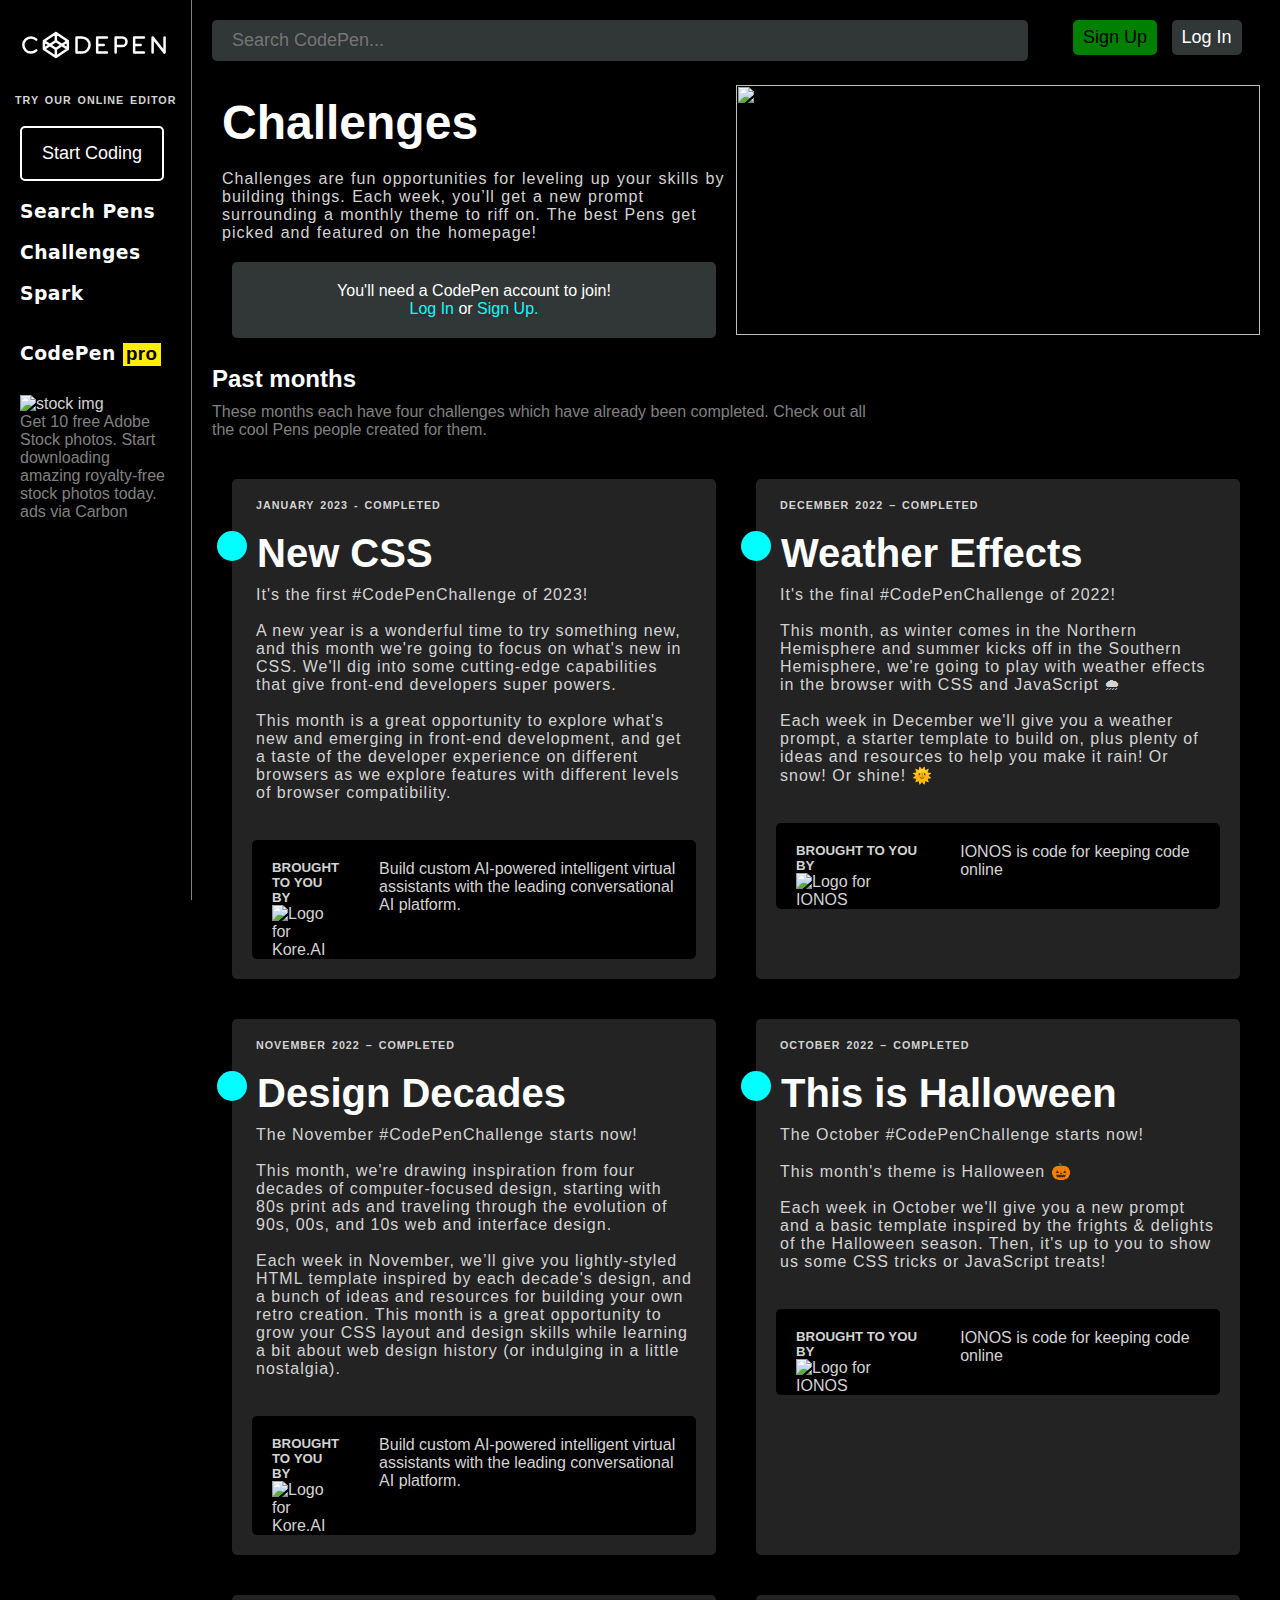
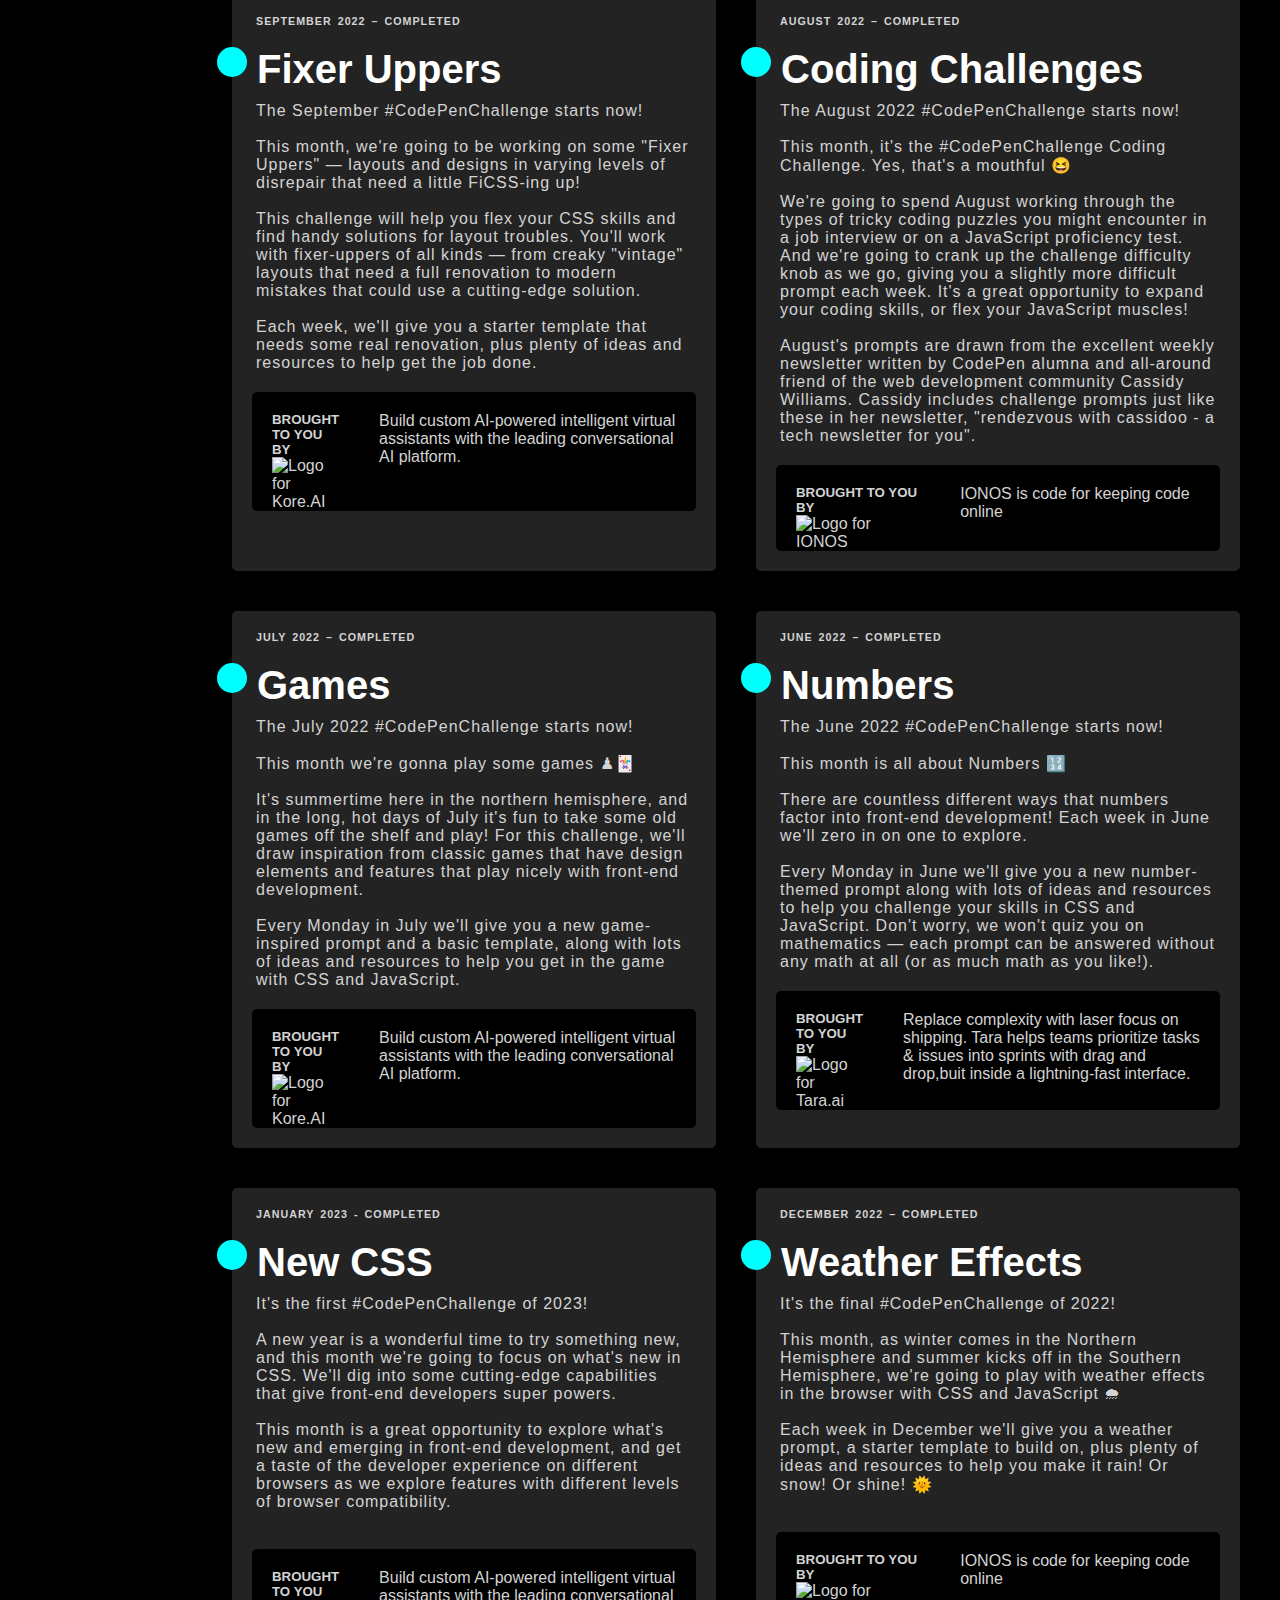
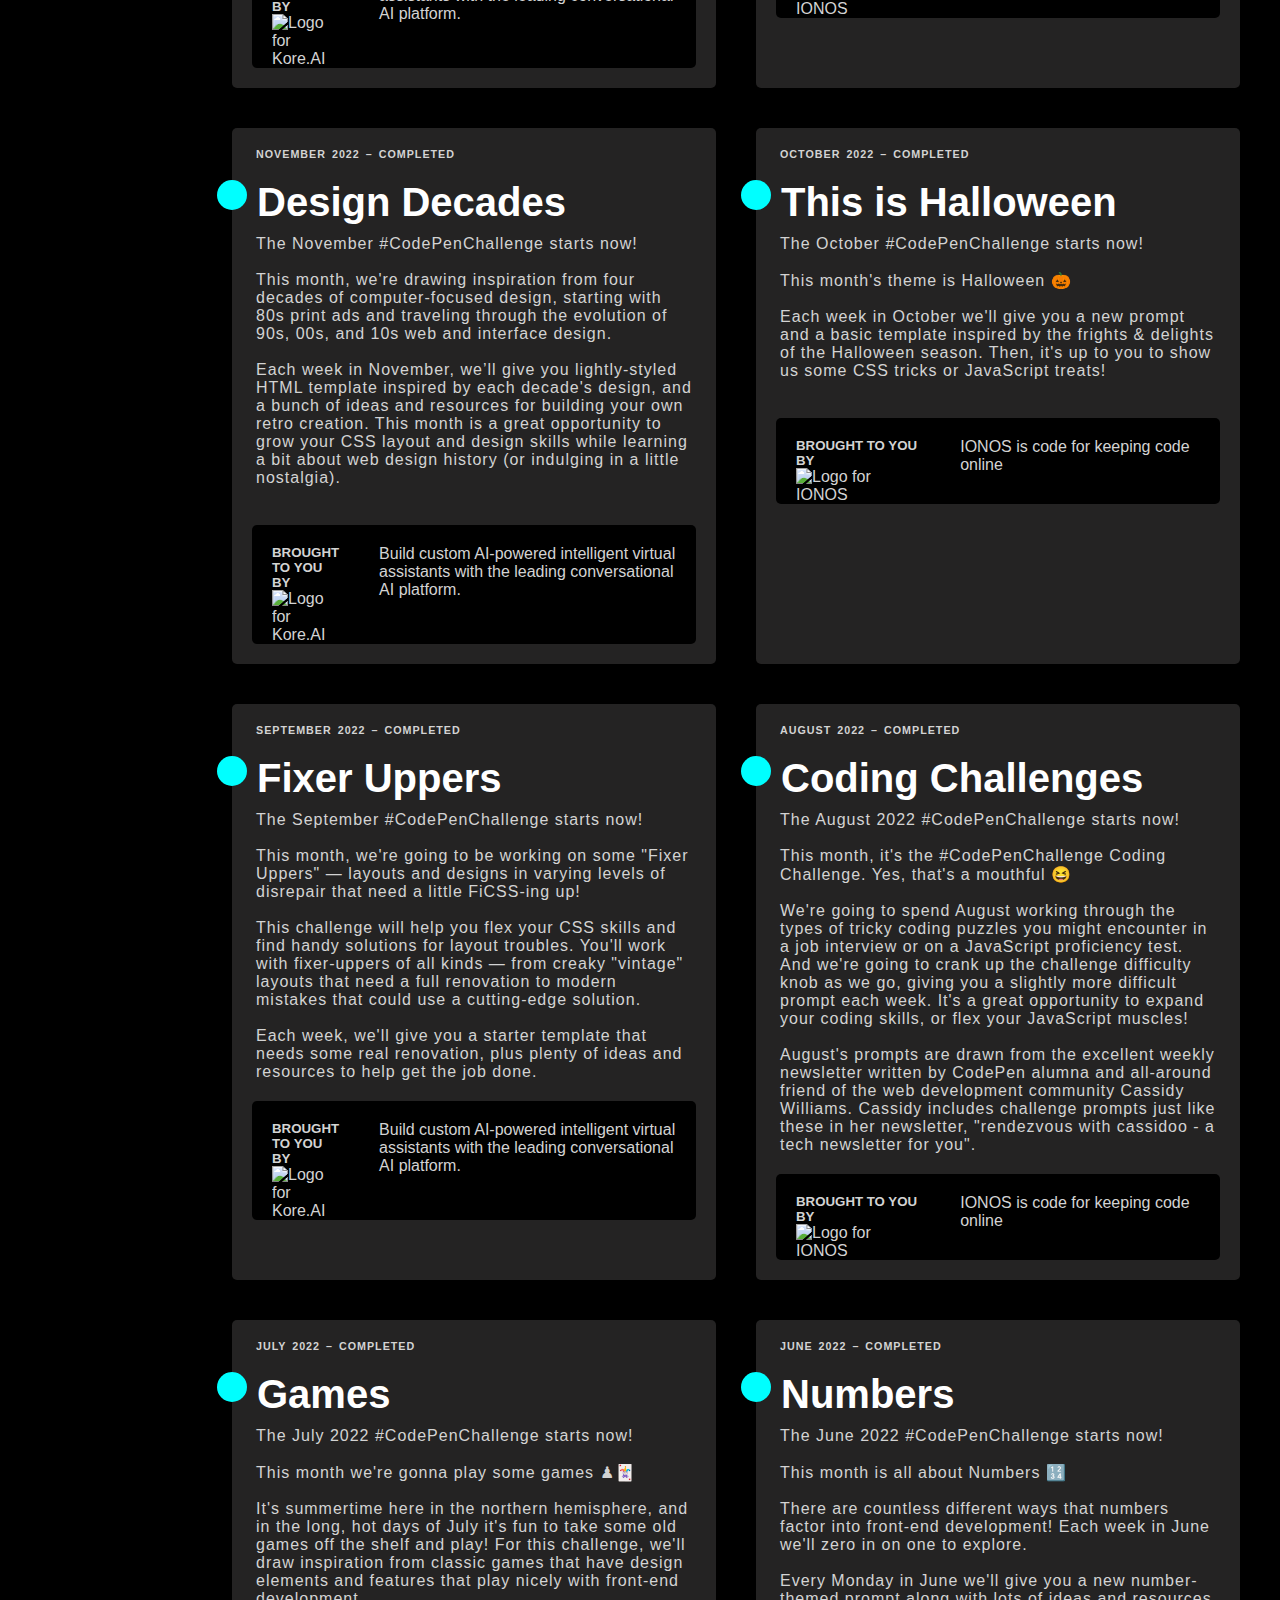
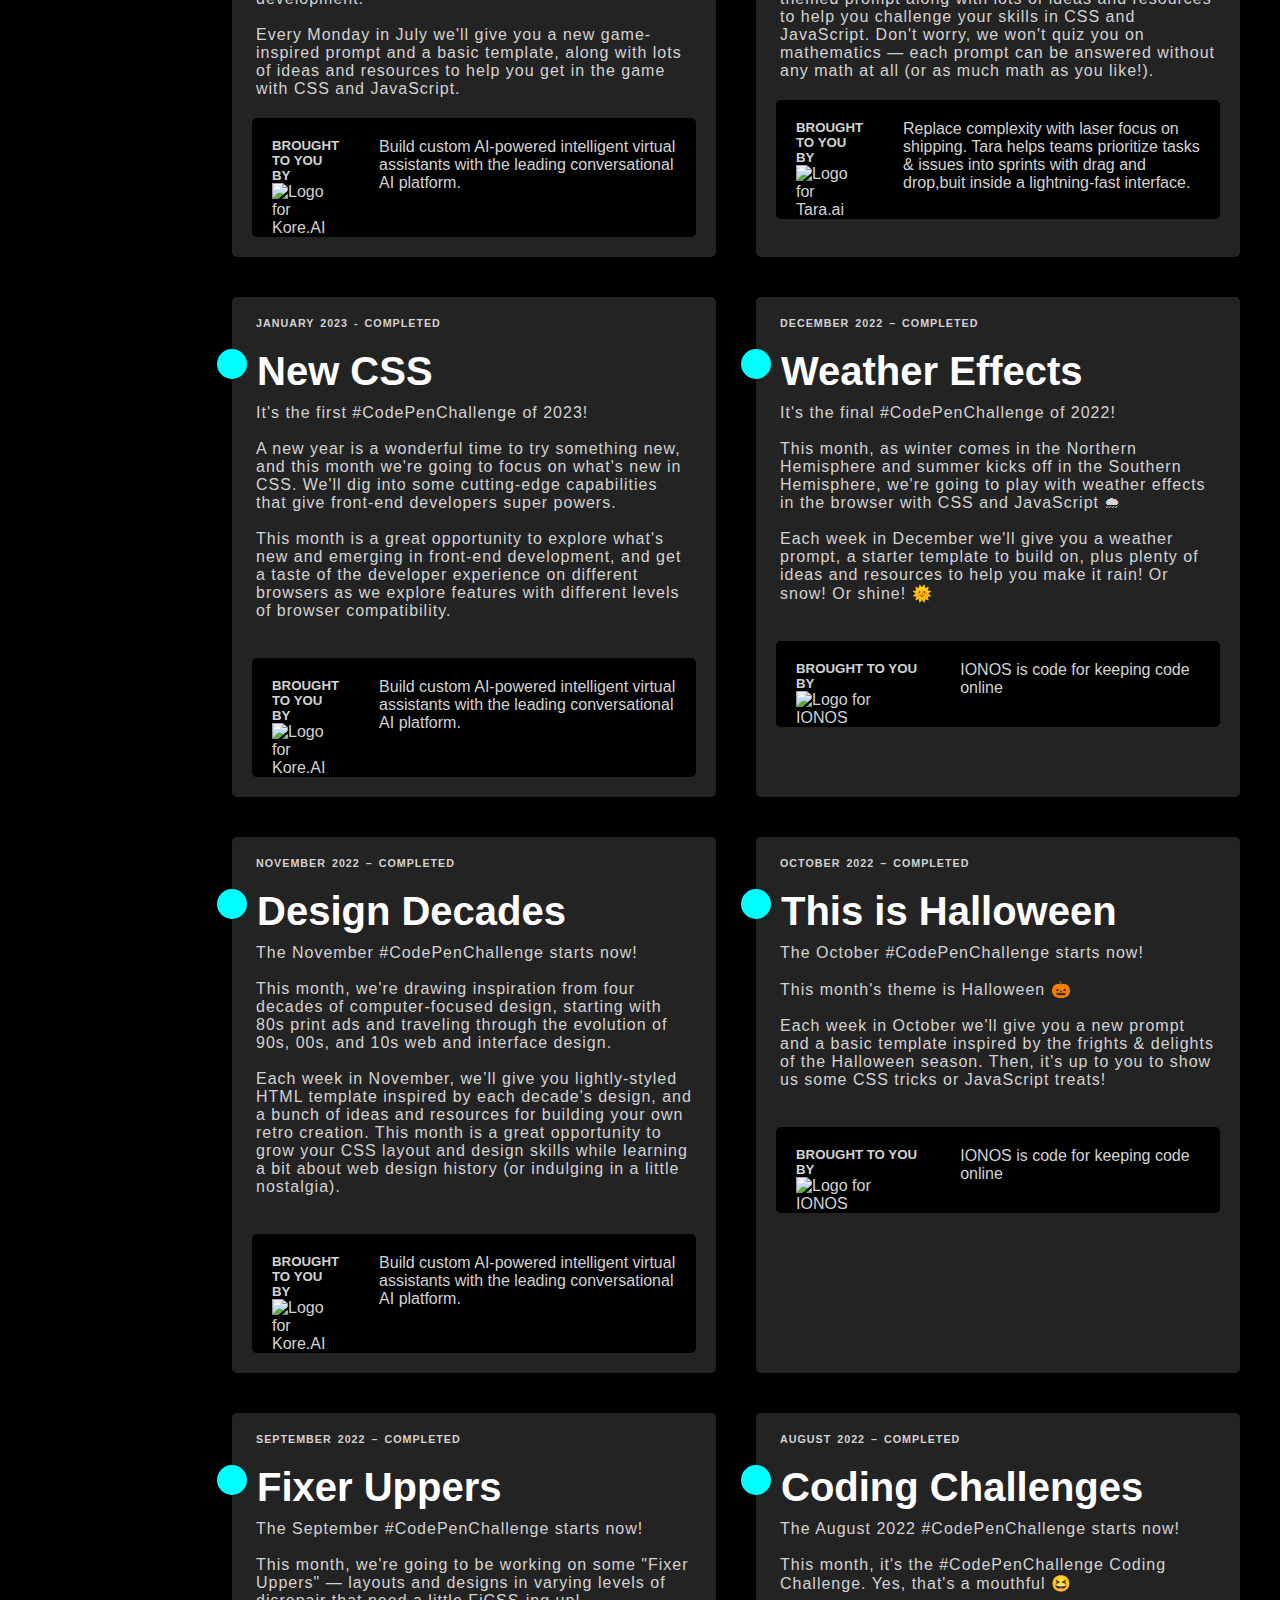
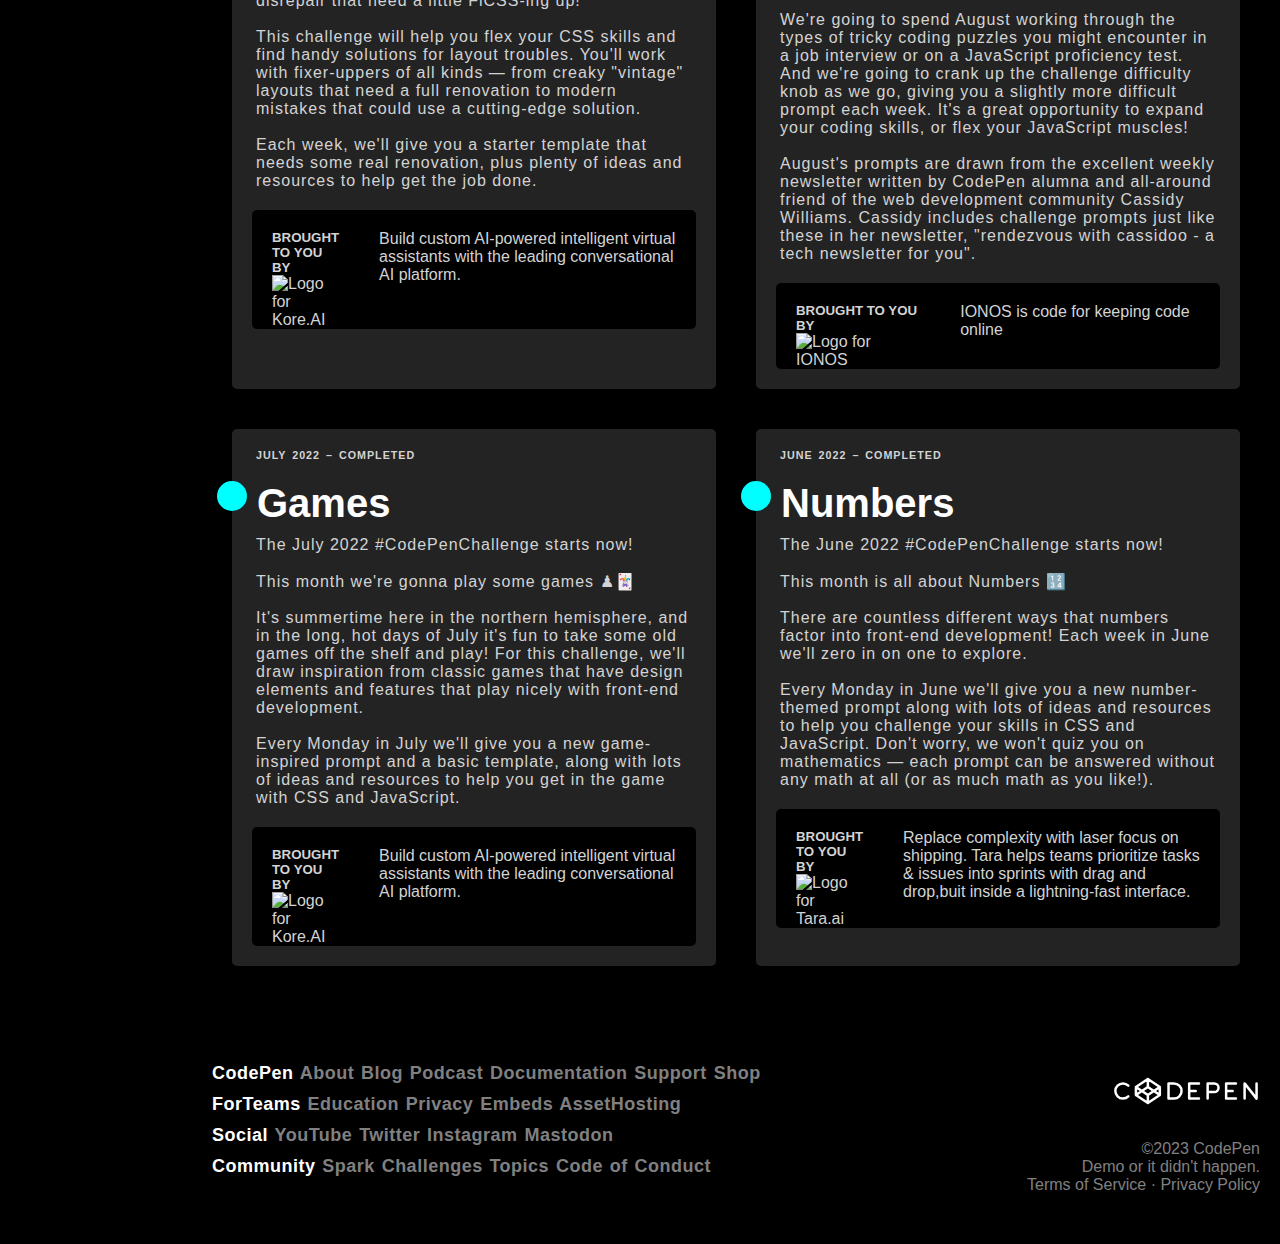
==== commit 92990152: "working" ====
--- a/html/challenges.html
+++ b/html/challenges.html
@@ -521,6 +521,23 @@
                 </div>
             </div>
         </div>
+        <footer>
+            <div class="first-foo">
+              <h4><span style="color:white">CodePen </span> About Blog Podcast Documentation Support Shop</h4>
+              <h4><span style="color:white">ForTeams</span> Education Privacy Embeds AssetHosting</h4>
+              <h4><span style="color:white">Social</span> YouTube Twitter Instagram Mastodon</h4>
+              <h4><span style="color:white">Community</span> Spark Challenges Topics Code of Conduct</h4>
+              
+            </div>
+            <div class="second-foo">
+              <svg viewBox="0 0 138 26" fill="none" stroke="#fff" stroke-width="2.3" stroke-linecap="round" stroke-linejoin="round" title="CodePen"><path d="M15 8a7 7 0 1 0 0 10m7-8.7L33 2l11 7.3v7.4L33 24l-11-7.3zm0 0 11 7.4 11-7.4m0 7.4L33 9.3l-11 7.4M33 2v7.3m0 7.4V24M52 6h5a7 7 0 0 1 0 14h-5zm28 0h-9v14h9m-9-7h6m11 1h6a4 4 0 0 0 0-8h-6v14m26-14h-9v14h9m-9-7h6m11 7V6l11 14V6"></path></svg>
+              <p> ©2023 CodePen <br>
+                
+                Demo or it didn't happen. <br>
+                
+                Terms of Service · Privacy Policy</p>
+            </div>
+          </footer>
      </section>
     </body>
    </html>     --- a/css/challenges.css
+++ b/css/challenges.css
@@ -220,4 +220,35 @@
     /* border: 2px solid pink; */
     margin-bottom: 20px;
     border-radius: 5px;
+}
+/* footer part  */
+footer {
+    color: gray;
+    display: flex;
+    /* border: 2px solid red; */
+    justify-content: space-between;
+    align-items: center;
+    margin: 40px 0 40px 0;
+    padding-bottom: 50px;
+}
+.first-foo h4 {
+    letter-spacing: 0.5px;
+    word-spacing: 1.3px;
+    margin: 10px 0;
+    font-size: large;
+}
+.first-foo h4:hover {
+    color:white;
+    cursor: pointer;
+}
+.second-foo {
+    /* border: 2px solid orange; */
+    text-align: right;
+}
+.second-foo svg {
+    margin-right: -2px;
+}
+
+a {
+    text-decoration: none;
 }